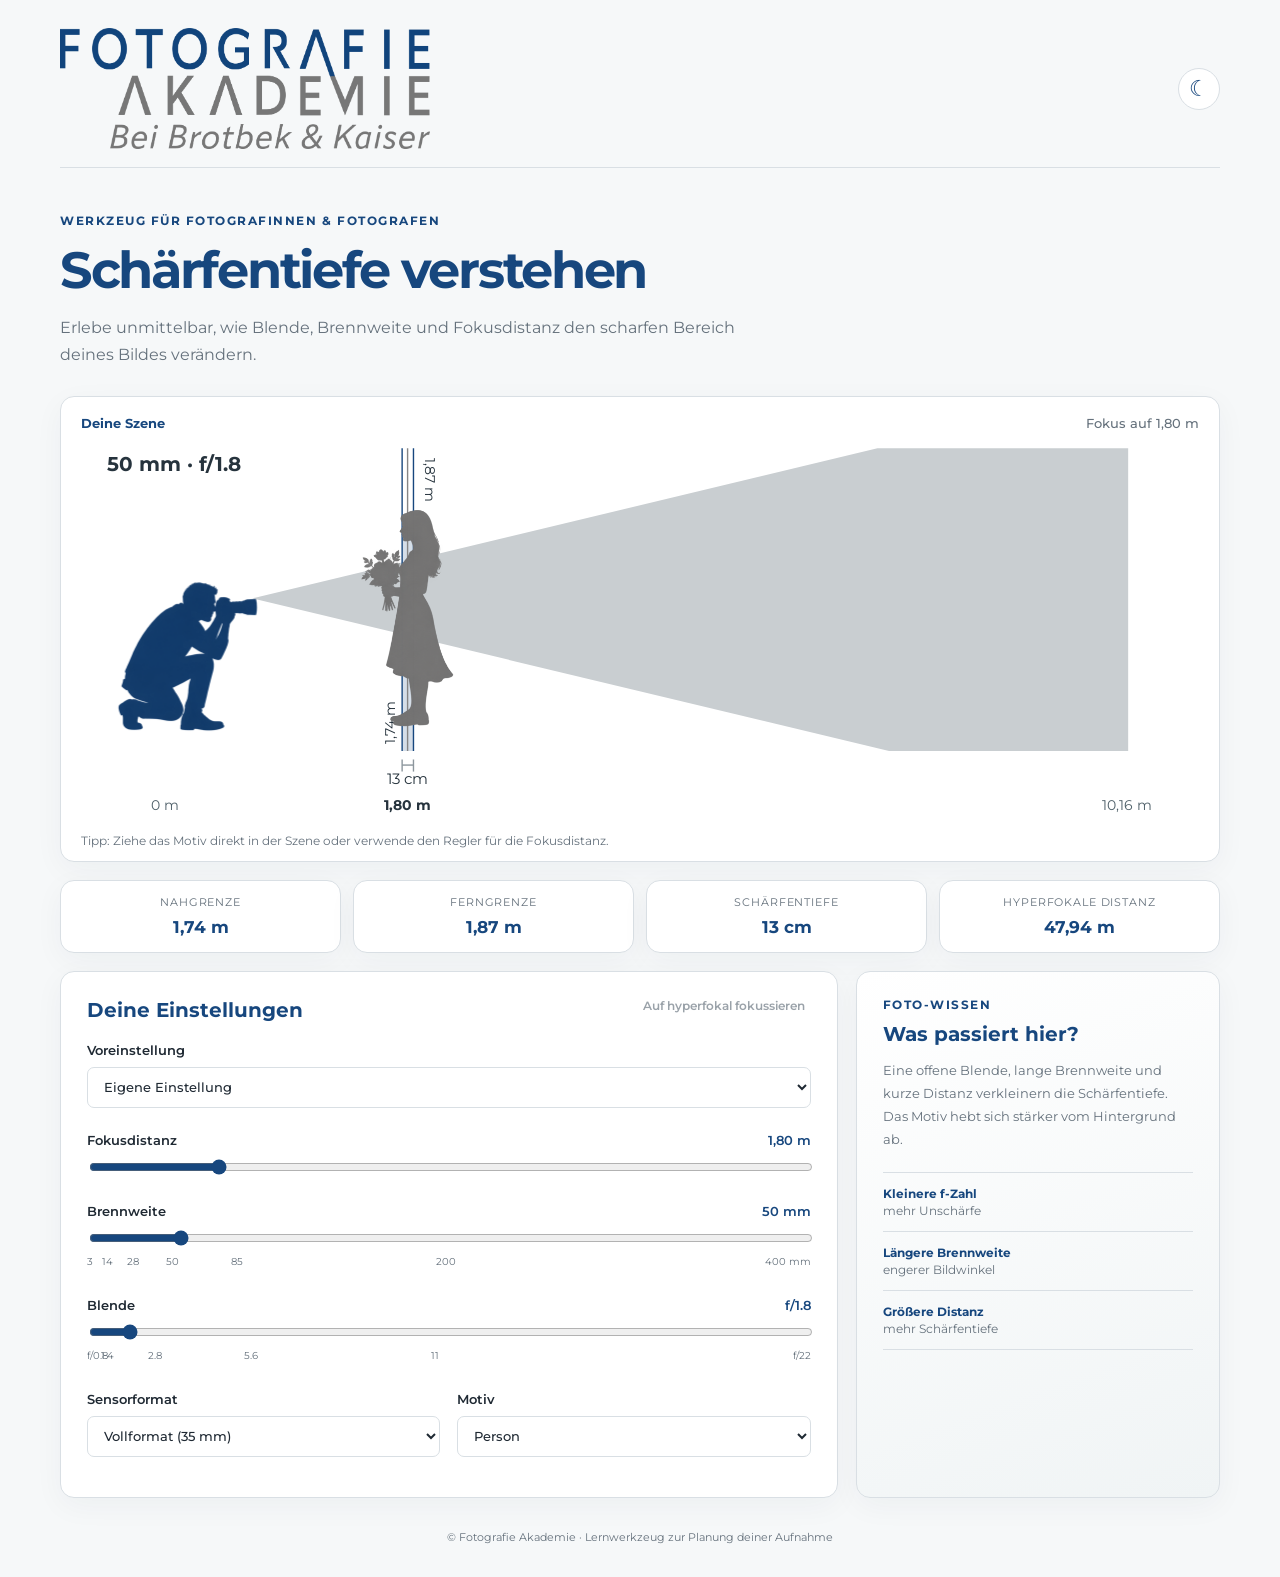
==== schaerfentiefe/index.html @ c26f423b "Korrigierte Animation sofort ausliefern" ====
<!doctype html>
<html lang="de">
  <head>
    <meta charset="UTF-8" />
    <meta name="viewport" content="width=device-width, initial-scale=1.0" />
    <meta name="description" content="Schärfentiefen-Rechner der Fotografie Akademie" />
    <title>Schärfentiefe Rechner | Fotografie Akademie</title>
    <link rel="preconnect" href="https://fonts.googleapis.com" />
    <link rel="preconnect" href="https://fonts.gstatic.com" crossorigin />
    <link href="https://fonts.googleapis.com/css2?family=Montserrat:ital,wght@0,400;0,500;0,600;0,700;1,400&amp;display=swap" rel="stylesheet" />
    <link rel="stylesheet" href="styles.css" />
  </head>
  <body>
    <main class="app-shell">
      <header class="site-header">
        <img class="brand-logo" src="fa-logo.png" alt="Fotografie Akademie – Bei Brotbek &amp; Kaiser" />
        <button id="theme-toggle" class="icon-button" type="button" aria-label="Darstellung wechseln" title="Darstellung wechseln">☾</button>
      </header>

      <section class="intro">
        <p class="eyebrow">Werkzeug für Fotografinnen &amp; Fotografen</p>
        <h1>Schärfentiefe verstehen</h1>
        <p>Erlebe unmittelbar, wie Blende, Brennweite und Fokusdistanz den scharfen Bereich deines Bildes verändern.</p>
      </section>

      <section class="scene-card" aria-label="Visualisierung der Schärfentiefe">
        <div class="scene-head"><span>Deine Szene</span><span id="scene-readout">Fokus auf 1,80 m</span></div>
        <div class="scene" role="img" aria-label="Kamera, Motiv und visualisierter Schärfebereich">
          <svg class="scene-svg" viewBox="0 0 1200 410" preserveAspectRatio="xMidYMid meet" aria-hidden="true">
            <defs><clipPath id="fov-clip"><path id="fov-clip-path"/></clipPath><filter id="focus-silhouette"><feColorMatrix type="matrix" values="0 0 0 0 .05 0 0 0 0 .08 0 0 0 0 .13 0 0 0 1 0"/></filter></defs>
            <rect class="scene-bg" width="1200" height="410"/>
            <text id="lens-readout" x="28" y="34" font-size="22" font-weight="700">50 mm · f/1.8</text><path id="fov-cone"/><g id="focus-area"><path id="focus-cone"/><line id="near-line" y1="10" y2="335"/><line id="far-line" y1="10" y2="335"/><text id="near-text" font-size="15">Nahgrenze</text><text id="far-text" font-size="15">Ferngrenze</text></g><line id="focus-line" y1="10" y2="335"/>
            <svg id="camera-group" x="20" y="90" width="220" height="250" viewBox="0 80 700 688"><image href="fa-silhouetten-web.png" width="2048" height="768" preserveAspectRatio="none"/></svg>
            <g id="subject-person" class="scene-subject"><svg x="-90" y="-145" width="180" height="290" viewBox="770 0 560 768"><image href="fa-silhouetten-web.png" width="2048" height="768" preserveAspectRatio="none"/></svg></g>
            <g id="subject-dog" class="scene-subject" hidden><image href="fa-hund-web.png" x="-105" y="-85" width="210" height="140" preserveAspectRatio="xMidYMax meet"/></g>
            <g id="focus-person" class="scene-subject" clip-path="url(#fov-clip)" filter="url(#focus-silhouette)"><svg x="-90" y="-145" width="180" height="290" viewBox="770 0 560 768"><image href="fa-silhouetten-web.png" width="2048" height="768" preserveAspectRatio="none"/></svg></g>
            <g id="focus-dog" class="scene-subject" clip-path="url(#fov-clip)" filter="url(#focus-silhouette)" hidden><image href="fa-hund-web.png" x="-105" y="-85" width="210" height="140" preserveAspectRatio="xMidYMax meet"/></g>
            <g id="subject-object" class="scene-subject" hidden><rect x="-34" y="-70" width="68" height="82" rx="8" fill="#858585"/><path d="M-16-70v-18h32v18" fill="none" stroke="#858585" stroke-width="10"/><circle cx="0" cy="-30" r="17" fill="#eef2f3"/></g><g id="focus-object" class="scene-subject" clip-path="url(#fov-clip)" filter="url(#focus-silhouette)" hidden><rect x="-34" y="-70" width="68" height="82" rx="8" fill="#858585"/><path d="M-16-70v-18h32v18" fill="none" stroke="#858585" stroke-width="10"/><circle cx="0" cy="-30" r="17" fill="#eef2f3"/></g><g id="dof-measure" stroke="#8c969d" stroke-width="1.5"><line id="dof-line" y1="350" y2="350"/><line id="dof-left-tick" y1="344" y2="357"/><line id="dof-right-tick" y1="344" y2="357"/></g><text id="dof-label" y="370" fill="#303a43" font-size="16" text-anchor="middle">Schärfentiefe</text><g font-size="15" fill="#50616a"><text x="75" y="398">0 m</text><text id="focus-label" x="365" y="398" text-anchor="middle" fill="#303a43" font-weight="700">1,80 m</text><text x="1096" y="398">10,16 m</text></g>
          </svg>
        </div>
        <p class="scene-tip">Tipp: Ziehe das Motiv direkt in der Szene oder verwende den Regler für die Fokusdistanz.</p>
      </section>

      <section class="stats" aria-label="Berechnete Werte">
        <article><span>Nahgrenze</span><strong id="near-value">–</strong></article>
        <article><span>Ferngrenze</span><strong id="far-value">–</strong></article>
        <article><span>Schärfentiefe</span><strong id="dof-value">–</strong></article>
        <article><span>Hyperfokale Distanz</span><strong id="hyper-value">–</strong></article>
      </section>

      <section class="tool-layout">
        <div class="controls-card">
          <div class="controls-title"><h2>Deine Einstellungen</h2><button id="hyper-button" class="text-button" type="button">Auf hyperfokal fokussieren</button></div>

          <label class="field select-field"><span>Voreinstellung</span>
            <select id="preset"><option value="custom">Eigene Einstellung</option><option value="portrait">Porträt · 85 mm · f/1.8</option><option value="street">Reportage · 35 mm · f/4</option><option value="landscape">Landschaft · 24 mm · f/8</option><option value="macro">Nahaufnahme · 100 mm · f/4</option></select>
          </label>
          <label class="field"><span>Fokusdistanz <output id="distance-output"></output></span><input id="distance" aria-label="Fokusdistanz" type="range" min="0.05" max="10.16" step="0.0001" value="1.8" /></label>
          <label class="field"><span>Brennweite <output id="focal-output"></output></span><input id="focal" type="range" min="3" max="400" step="1" value="50" /><div class="ticks proportional"><span style="--p:0%">3</span><span style="--p:2.8%">14</span><span style="--p:6.3%">28</span><span style="--p:11.8%">50</span><span style="--p:20.7%">85</span><span style="--p:49.6%">200</span><span style="--p:100%">400 mm</span></div></label>
          <label class="field"><span>Blende <output id="aperture-output"></output></span><input id="aperture" type="range" min="0.8" max="22" step="0.1" value="1.8" /><div class="ticks proportional"><span style="--p:0%">f/0.8</span><span style="--p:2.8%">1.4</span><span style="--p:9.4%">2.8</span><span style="--p:22.6%">5.6</span><span style="--p:48.1%">11</span><span style="--p:100%">f/22</span></div></label>
          <div class="two-cols">
            <label class="field select-field"><span>Sensorformat</span><select id="sensor"><option value="fullframe">Vollformat (35 mm)</option><option value="apsc">APS-C</option><option value="mft">Micro Four Thirds</option><option value="medium66">Mittelformat 6×6</option><option value="medium67">Mittelformat 6×7</option><option value="smartphone">Smartphone</option><option value="webcam">Webcam</option></select></label>
            <label class="field select-field"><span>Motiv</span><select id="subject-select"><option value="person">Person</option><option value="dog">Hund</option><option value="object">Objekt</option></select></label>
          </div>
          <p id="equivalent" class="hint"></p><p id="diffraction" class="warning" hidden></p>
        </div>

        <aside class="learn-card"><p class="eyebrow">Foto-Wissen</p><h2>Was passiert hier?</h2><p>Eine offene Blende, lange Brennweite und kurze Distanz verkleinern die Schärfentiefe. Das Motiv hebt sich stärker vom Hintergrund ab.</p><dl><div><dt>Kleinere f-Zahl</dt><dd>mehr Unschärfe</dd></div><div><dt>Längere Brennweite</dt><dd>engerer Bildwinkel</dd></div><div><dt>Größere Distanz</dt><dd>mehr Schärfentiefe</dd></div></dl></aside>
      </section>
      <footer>© Fotografie Akademie · Lernwerkzeug zur Planung deiner Aufnahme</footer>
    </main>
    <script src="app.js?v=20260916-1"></script>
  </body>
</html>
---- schaerfentiefe/styles.css ----
:root{--fa-blue:#17477e;--fa-gray:#858585;--ink:#1f2933;--muted:#65717c;--line:#d9dfe4;--paper:#f6f8f9;--card:#fff;--focus:rgba(23,71,126,.22);font-family:Montserrat,Arial,sans-serif;color:var(--ink);background:var(--paper)}
*{box-sizing:border-box}body{margin:0;padding:28px 18px;background:var(--paper)}.app-shell{max-width:1160px;margin:auto}.site-header{display:flex;align-items:center;justify-content:space-between;border-bottom:1px solid var(--line);padding-bottom:18px}.brand-logo{width:min(370px,75vw);height:auto;display:block}.icon-button{border:1px solid var(--line);border-radius:50%;background:var(--card);color:var(--fa-blue);width:42px;height:42px;font-size:22px;cursor:pointer}.intro{max-width:720px;padding:46px 0 27px}.eyebrow{font-size:.73rem;text-transform:uppercase;letter-spacing:.13em;color:var(--fa-blue);font-weight:700;margin:0 0 10px}.intro h1{font-size:clamp(2rem,4vw,3.45rem);letter-spacing:-.045em;margin:0 0 13px;color:var(--fa-blue)}.intro p:not(.eyebrow){line-height:1.7;color:var(--muted);margin:0}.scene-card,.controls-card,.learn-card,.stats article{background:var(--card);border:1px solid var(--line);border-radius:14px;box-shadow:0 8px 30px rgba(18,49,74,.045)}.scene-card{padding:19px 20px 13px}.scene-head{display:flex;justify-content:space-between;font-size:.8rem;font-weight:700;color:var(--fa-blue);margin-bottom:8px}.scene-head span:last-child{color:var(--muted);font-weight:500}.scene{height:270px;overflow:hidden;position:relative;border-radius:9px;background:linear-gradient(#dce8ee 0%,#eaf0ef 55%,#c8d4bd 56%,#bdcbaa 100%)}.horizon{position:absolute;left:0;right:0;top:55%;border-top:2px solid rgba(255,255,255,.7)}.mountains{position:absolute;top:26%;height:80px;width:47%;opacity:.3;background:var(--fa-blue);clip-path:polygon(0 100%,13% 59%,28% 76%,48% 0,65% 68%,81% 35%,100% 100%)}.mountains-right{right:0;transform:scaleX(-1)}.mountains-left{left:0}.focus-zone{position:absolute;top:0;bottom:0;left:17%;width:22%;background:var(--focus);border-left:2px solid rgba(23,71,126,.55);border-right:2px solid rgba(23,71,126,.55);transition:left .14s,width .14s}.camera{position:absolute;left:4%;top:43%;color:var(--fa-blue);font-size:50px;line-height:.5;text-align:center}.camera small,.subject small{display:block;font-size:10px;font-weight:700;margin-top:14px;color:var(--ink)}.subject{position:absolute;top:27%;left:31%;width:32px;height:116px;transition:left .14s}.subject .head{position:absolute;background:var(--fa-gray);border-radius:50%;width:24px;height:24px;left:4px}.subject .body{position:absolute;background:var(--fa-gray);width:28px;height:73px;top:30px;left:2px;border-radius:14px 14px 5px 5px}.subject.dog .head{width:34px;height:22px;border-radius:60% 70% 45% 45%;top:43px;left:0}.subject.dog .body{width:58px;height:30px;top:56px;left:-14px;border-radius:50% 45% 12px 12px}.subject.object .head{display:none}.subject.object .body{width:52px;height:52px;top:42px;left:-9px;border-radius:5px;background:var(--fa-blue)}.range-marker{position:absolute;top:0;bottom:0;border-left:1px dashed var(--fa-blue);opacity:.7;transition:left .14s}.range-marker span{position:absolute;width:7px;height:7px;border-radius:50%;background:var(--fa-blue);left:-4px;top:54%}.range-marker small{position:absolute;top:8px;left:5px;white-space:nowrap;font-size:9px;color:var(--fa-blue)}.far small{top:27px}.distance-line{position:absolute;left:4%;right:5%;bottom:14px;display:flex;justify-content:space-between;color:#45535d;font-size:10px}.scene-tip{font-size:.75rem;color:var(--muted);margin:12px 0 0}.stats{display:grid;grid-template-columns:repeat(4,1fr);gap:12px;margin:18px 0}.stats article{text-align:center;padding:15px 8px}.stats span{font-size:.67rem;color:var(--muted);display:block;text-transform:uppercase;letter-spacing:.08em}.stats strong{font-size:1.08rem;color:var(--fa-blue);display:block;margin-top:7px}.tool-layout{display:grid;grid-template-columns:minmax(0,1.6fr) minmax(240px,.75fr);gap:18px}.controls-card,.learn-card{padding:26px}.controls-title{display:flex;align-items:start;justify-content:space-between;gap:12px;margin-bottom:20px}.controls-card h2,.learn-card h2{font-size:1.25rem;margin:0;color:var(--fa-blue)}.text-button{border:0;background:transparent;color:var(--fa-blue);font:600 .72rem Montserrat;cursor:pointer;text-decoration:underline;text-underline-offset:3px;text-align:right}.field{display:block;margin:0 0 24px}.field>span{display:flex;justify-content:space-between;font-size:.83rem;font-weight:600;margin-bottom:9px}.field output{color:var(--fa-blue)}input[type=range]{accent-color:var(--fa-blue);width:100%;cursor:pointer}.ticks{display:flex;justify-content:space-between;color:var(--muted);font-size:.62rem;margin-top:5px}.select-field select{width:100%;padding:11px 34px 11px 12px;border:1px solid var(--line);border-radius:7px;background:var(--card);font:500 .8rem Montserrat;color:var(--ink)}.two-cols{display:grid;grid-template-columns:1fr 1fr;gap:17px}.hint,.warning{margin:-10px 0 0;font-size:.72rem;line-height:1.5}.hint{color:var(--muted)}.warning{color:#9c5f00}.learn-card{background:linear-gradient(160deg,#fff 0%,#f0f4f5 100%)}.learn-card>p:not(.eyebrow){font-size:.84rem;line-height:1.7;color:var(--muted)}dl{margin:22px 0 0;border-top:1px solid var(--line)}dl div{padding:13px 0;border-bottom:1px solid var(--line)}dt{font-weight:700;font-size:.78rem;color:var(--fa-blue)}dd{margin:3px 0 0;font-size:.74rem;color:var(--muted)}footer{text-align:center;color:var(--muted);font-size:.68rem;padding:32px 0 5px}
body.dark{--ink:#ecf1f5;--muted:#a9b5bd;--line:#354554;--paper:#111b24;--card:#182632;--focus:rgba(91,151,207,.2)}body.dark .learn-card{background:linear-gradient(160deg,#1b2b37,#17232d)}body.dark .subject small,body.dark .camera small{color:var(--ink)}body.dark .select-field select{background:#182632;color:var(--ink)}
@media(max-width:720px){body{padding:18px 12px}.intro{padding:32px 5px 21px}.stats{grid-template-columns:repeat(2,1fr)}.tool-layout{grid-template-columns:1fr}.scene{height:220px}.scene-card{padding:14px}.controls-card,.learn-card{padding:20px}.two-cols{grid-template-columns:1fr}.brand-logo{width:270px}.scene-head{font-size:.7rem}.camera{font-size:39px}.subject{top:24%}}

/* Interaktive FA-Szenenillustration */
.scene{height:auto;background:#fff}.scene-svg{display:block;width:100%;height:auto;min-height:220px;cursor:ew-resize;touch-action:none}.scene-subject{transition:transform .16s linear}.scene-subject[hidden]{display:none}.scene-svg #focus-cone,.scene-svg #near-line,.scene-svg #far-line,.scene-svg #near-text,.scene-svg #far-text{transition:all .16s linear}@media(prefers-reduced-motion:reduce){.scene-svg *{transition:none!important}}@media(max-width:720px){.scene{height:auto}}
.text-button:disabled{color:var(--muted);cursor:not-allowed;text-decoration:none;opacity:.65}
.scene-bg{fill:#fff}.scene-svg #lens-readout,.scene-svg #near-text,.scene-svg #far-text,.scene-svg #dof-label,.scene-svg #focus-label{fill:#26333d}.scene-svg #fov-cone{fill:#c9ced1}.scene-svg #focus-cone{fill:var(--fa-blue);fill-opacity:.18}.scene-svg #near-line,.scene-svg #far-line{stroke:var(--fa-blue);stroke-width:1.5}.scene-svg #focus-line{stroke:var(--fa-gray);stroke-width:1.5}.ticks.proportional{position:relative;height:18px;display:block}.ticks.proportional span{position:absolute;left:var(--p);transform:translateX(-50%);white-space:nowrap}.ticks.proportional span:first-child{transform:none}.ticks.proportional span:last-child{transform:translateX(-100%)}body.dark .scene-bg{fill:#1a2731}body.dark .scene-svg #lens-readout,body.dark .scene-svg #near-text,body.dark .scene-svg #far-text,body.dark .scene-svg #dof-label,body.dark .scene-svg #focus-label{fill:#edf2f5}body.dark .scene-svg #fov-cone{fill:#52606a}body.dark .scene{background:#1a2731}
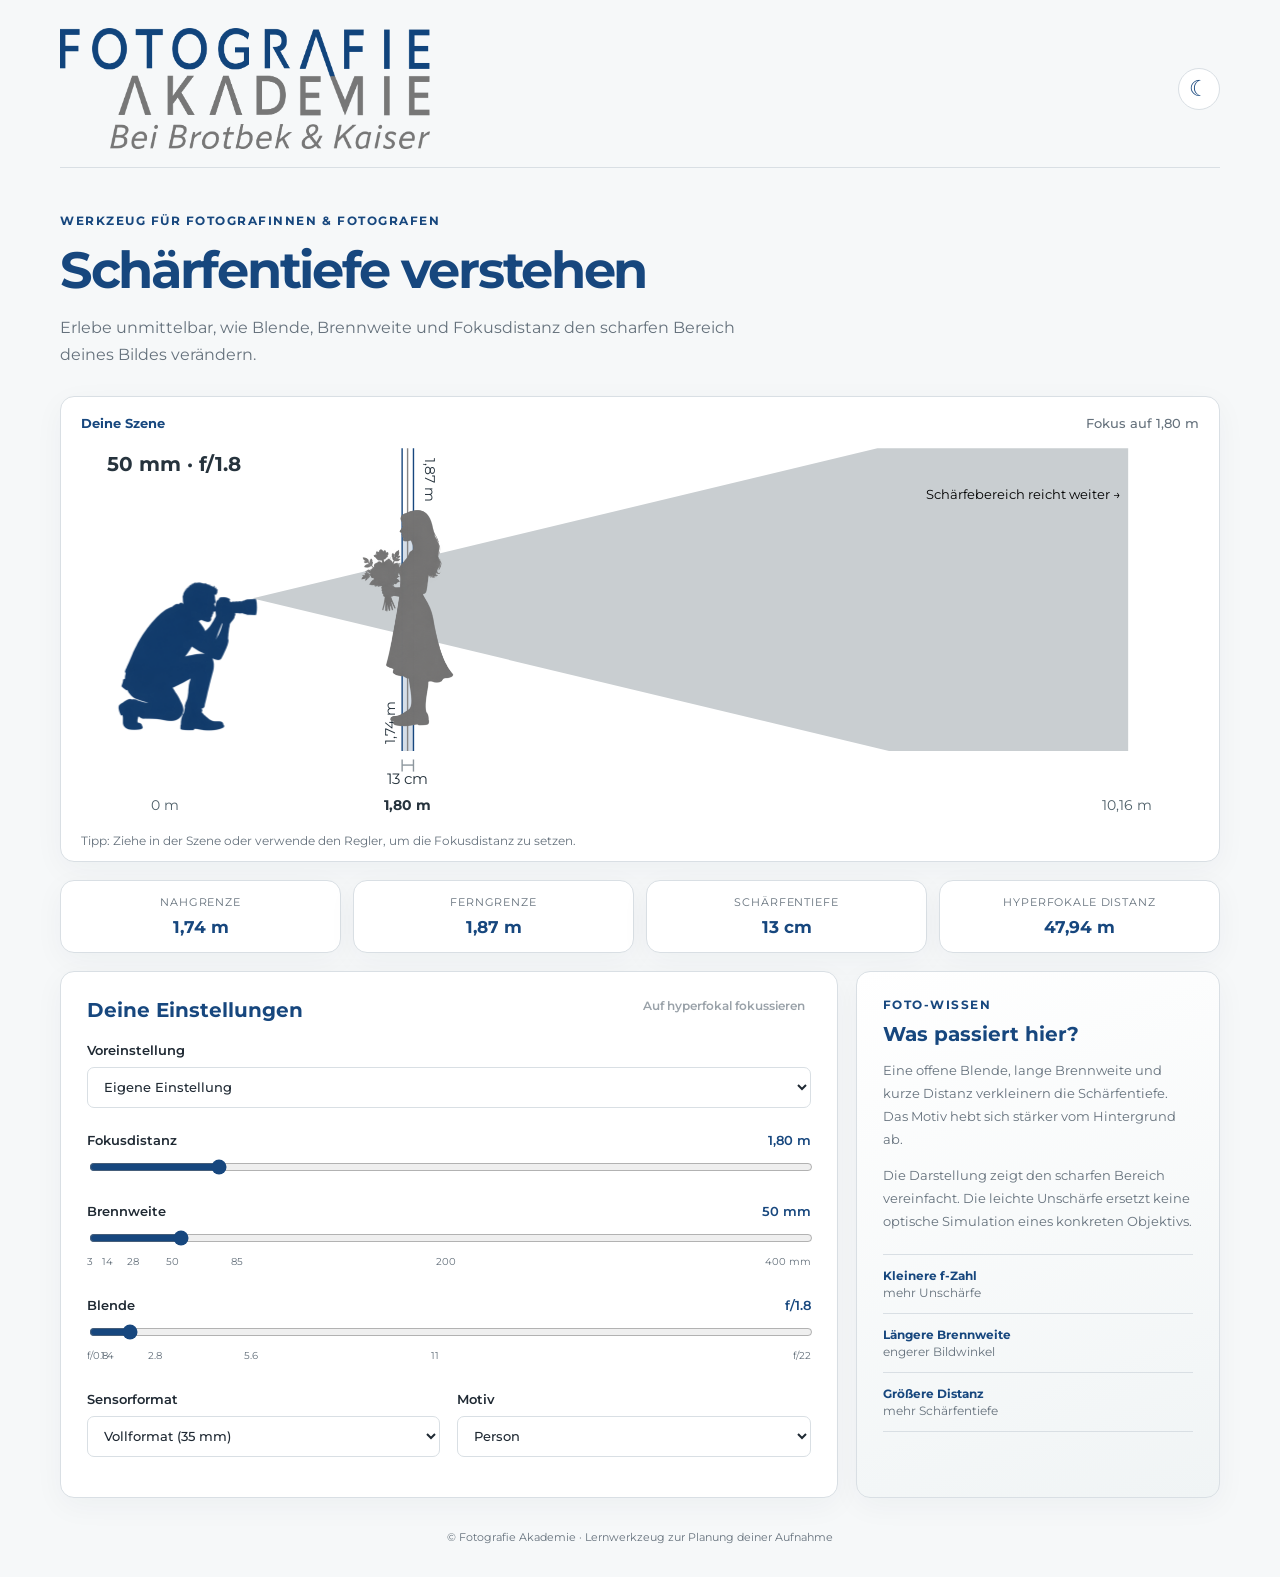
==== commit b72aa21b: "Schärfentiefe-Visualisierung und Sensorprofile korrigieren" ====
--- a/schaerfentiefe/index.html
+++ b/schaerfentiefe/index.html
@@ -14,7 +14,7 @@
     <main class="app-shell">
       <header class="site-header">
         <img class="brand-logo" src="fa-logo.png" alt="Fotografie Akademie – Bei Brotbek &amp; Kaiser" />
-        <button id="theme-toggle" class="icon-button" type="button" aria-label="Darstellung wechseln" title="Darstellung wechseln">☾</button>
+        <button id="theme-toggle" class="icon-button" type="button" aria-label="Dunkle Darstellung aktivieren" aria-pressed="false" title="Dunkle Darstellung aktivieren">☾</button>
       </header>
 
       <section class="intro">
@@ -27,18 +27,18 @@
         <div class="scene-head"><span>Deine Szene</span><span id="scene-readout">Fokus auf 1,80 m</span></div>
         <div class="scene" role="img" aria-label="Kamera, Motiv und visualisierter Schärfebereich">
           <svg class="scene-svg" viewBox="0 0 1200 410" preserveAspectRatio="xMidYMid meet" aria-hidden="true">
-            <defs><clipPath id="fov-clip"><path id="fov-clip-path"/></clipPath><filter id="focus-silhouette"><feColorMatrix type="matrix" values="0 0 0 0 .05 0 0 0 0 .08 0 0 0 0 .13 0 0 0 1 0"/></filter></defs>
+            <defs><clipPath id="fov-clip"><path id="fov-clip-path"/></clipPath><clipPath id="focus-clip"><path id="focus-clip-path"/></clipPath><filter id="focus-silhouette"><feColorMatrix type="matrix" values="0 0 0 0 .05 0 0 0 0 .08 0 0 0 0 .13 0 0 0 1 0"/></filter></defs>
             <rect class="scene-bg" width="1200" height="410"/>
-            <text id="lens-readout" x="28" y="34" font-size="22" font-weight="700">50 mm · f/1.8</text><path id="fov-cone"/><g id="focus-area"><path id="focus-cone"/><line id="near-line" y1="10" y2="335"/><line id="far-line" y1="10" y2="335"/><text id="near-text" font-size="15">Nahgrenze</text><text id="far-text" font-size="15">Ferngrenze</text></g><line id="focus-line" y1="10" y2="335"/>
+            <text id="lens-readout" x="28" y="34" font-size="22" font-weight="700">50 mm · f/1.8</text><path id="fov-cone"/><g id="focus-area"><path id="focus-cone"/><line id="near-line" y1="10" y2="335"/><line id="far-line" y1="10" y2="335"/><text id="near-text" font-size="15">Nahgrenze</text><text id="far-text" font-size="15">Ferngrenze</text><text id="far-outside-text" x="1116" y="64" font-size="14" text-anchor="end" hidden>Schärfebereich reicht weiter →</text></g><line id="focus-line" y1="10" y2="335"/>
             <svg id="camera-group" x="20" y="90" width="220" height="250" viewBox="0 80 700 688"><image href="fa-silhouetten-web.png" width="2048" height="768" preserveAspectRatio="none"/></svg>
             <g id="subject-person" class="scene-subject"><svg x="-90" y="-145" width="180" height="290" viewBox="770 0 560 768"><image href="fa-silhouetten-web.png" width="2048" height="768" preserveAspectRatio="none"/></svg></g>
             <g id="subject-dog" class="scene-subject" hidden><image href="fa-hund-web.png" x="-105" y="-85" width="210" height="140" preserveAspectRatio="xMidYMax meet"/></g>
-            <g id="focus-person" class="scene-subject" clip-path="url(#fov-clip)" filter="url(#focus-silhouette)"><svg x="-90" y="-145" width="180" height="290" viewBox="770 0 560 768"><image href="fa-silhouetten-web.png" width="2048" height="768" preserveAspectRatio="none"/></svg></g>
-            <g id="focus-dog" class="scene-subject" clip-path="url(#fov-clip)" filter="url(#focus-silhouette)" hidden><image href="fa-hund-web.png" x="-105" y="-85" width="210" height="140" preserveAspectRatio="xMidYMax meet"/></g>
-            <g id="subject-object" class="scene-subject" hidden><rect x="-34" y="-70" width="68" height="82" rx="8" fill="#858585"/><path d="M-16-70v-18h32v18" fill="none" stroke="#858585" stroke-width="10"/><circle cx="0" cy="-30" r="17" fill="#eef2f3"/></g><g id="focus-object" class="scene-subject" clip-path="url(#fov-clip)" filter="url(#focus-silhouette)" hidden><rect x="-34" y="-70" width="68" height="82" rx="8" fill="#858585"/><path d="M-16-70v-18h32v18" fill="none" stroke="#858585" stroke-width="10"/><circle cx="0" cy="-30" r="17" fill="#eef2f3"/></g><g id="dof-measure" stroke="#8c969d" stroke-width="1.5"><line id="dof-line" y1="350" y2="350"/><line id="dof-left-tick" y1="344" y2="357"/><line id="dof-right-tick" y1="344" y2="357"/></g><text id="dof-label" y="370" fill="#303a43" font-size="16" text-anchor="middle">Schärfentiefe</text><g font-size="15" fill="#50616a"><text x="75" y="398">0 m</text><text id="focus-label" x="365" y="398" text-anchor="middle" fill="#303a43" font-weight="700">1,80 m</text><text x="1096" y="398">10,16 m</text></g>
+            <g id="focus-person" class="scene-subject" clip-path="url(#focus-clip)" filter="url(#focus-silhouette)"><svg x="-90" y="-145" width="180" height="290" viewBox="770 0 560 768"><image href="fa-silhouetten-web.png" width="2048" height="768" preserveAspectRatio="none"/></svg></g>
+            <g id="focus-dog" class="scene-subject" clip-path="url(#focus-clip)" filter="url(#focus-silhouette)" hidden><image href="fa-hund-web.png" x="-105" y="-85" width="210" height="140" preserveAspectRatio="xMidYMax meet"/></g>
+            <g id="subject-object" class="scene-subject" hidden><rect x="-34" y="-70" width="68" height="82" rx="8" fill="#858585"/><path d="M-16-70v-18h32v18" fill="none" stroke="#858585" stroke-width="10"/><circle cx="0" cy="-30" r="17" fill="#eef2f3"/></g><g id="focus-object" class="scene-subject" clip-path="url(#focus-clip)" filter="url(#focus-silhouette)" hidden><rect x="-34" y="-70" width="68" height="82" rx="8" fill="#858585"/><path d="M-16-70v-18h32v18" fill="none" stroke="#858585" stroke-width="10"/><circle cx="0" cy="-30" r="17" fill="#eef2f3"/></g><g id="dof-measure" stroke="#8c969d" stroke-width="1.5"><line id="dof-line" y1="350" y2="350"/><line id="dof-left-tick" y1="344" y2="357"/><line id="dof-right-tick" y1="344" y2="357"/></g><text id="dof-label" y="370" fill="#303a43" font-size="16" text-anchor="middle">Schärfentiefe</text><g font-size="15" fill="#50616a"><text x="75" y="398">0 m</text><text id="focus-label" x="365" y="398" text-anchor="middle" fill="#303a43" font-weight="700">1,80 m</text><text x="1096" y="398">10,16 m</text></g>
           </svg>
         </div>
-        <p class="scene-tip">Tipp: Ziehe das Motiv direkt in der Szene oder verwende den Regler für die Fokusdistanz.</p>
+        <p class="scene-tip">Tipp: Ziehe in der Szene oder verwende den Regler, um die Fokusdistanz zu setzen.</p>
       </section>
 
       <section class="stats" aria-label="Berechnete Werte">
@@ -56,16 +56,16 @@
             <select id="preset"><option value="custom">Eigene Einstellung</option><option value="portrait">Porträt · 85 mm · f/1.8</option><option value="street">Reportage · 35 mm · f/4</option><option value="landscape">Landschaft · 24 mm · f/8</option><option value="macro">Nahaufnahme · 100 mm · f/4</option></select>
           </label>
           <label class="field"><span>Fokusdistanz <output id="distance-output"></output></span><input id="distance" aria-label="Fokusdistanz" type="range" min="0.05" max="10.16" step="0.0001" value="1.8" /></label>
-          <label class="field"><span>Brennweite <output id="focal-output"></output></span><input id="focal" type="range" min="3" max="400" step="1" value="50" /><div class="ticks proportional"><span style="--p:0%">3</span><span style="--p:2.8%">14</span><span style="--p:6.3%">28</span><span style="--p:11.8%">50</span><span style="--p:20.7%">85</span><span style="--p:49.6%">200</span><span style="--p:100%">400 mm</span></div></label>
-          <label class="field"><span>Blende <output id="aperture-output"></output></span><input id="aperture" type="range" min="0.8" max="22" step="0.1" value="1.8" /><div class="ticks proportional"><span style="--p:0%">f/0.8</span><span style="--p:2.8%">1.4</span><span style="--p:9.4%">2.8</span><span style="--p:22.6%">5.6</span><span style="--p:48.1%">11</span><span style="--p:100%">f/22</span></div></label>
+          <label class="field"><span>Brennweite <output id="focal-output"></output></span><input id="focal" type="range" min="3" max="400" step="1" value="50" /><div class="ticks proportional focal-ticks"><span style="--p:0%">3</span><span style="--p:2.8%">14</span><span style="--p:6.3%">28</span><span style="--p:11.8%">50</span><span style="--p:20.7%">85</span><span style="--p:49.6%">200</span><span style="--p:100%">400 mm</span></div></label>
+          <label class="field"><span>Blende <output id="aperture-output"></output></span><input id="aperture" type="range" min="0.8" max="22" step="0.1" value="1.8" /><div class="ticks proportional aperture-ticks"><span style="--p:0%">f/0.8</span><span style="--p:2.8%">1.4</span><span style="--p:9.4%">2.8</span><span style="--p:22.6%">5.6</span><span style="--p:48.1%">11</span><span style="--p:100%">f/22</span></div></label>
           <div class="two-cols">
-            <label class="field select-field"><span>Sensorformat</span><select id="sensor"><option value="fullframe">Vollformat (35 mm)</option><option value="apsc">APS-C</option><option value="mft">Micro Four Thirds</option><option value="medium66">Mittelformat 6×6</option><option value="medium67">Mittelformat 6×7</option><option value="smartphone">Smartphone</option><option value="webcam">Webcam</option></select></label>
+            <label class="field select-field"><span>Sensorformat</span><select id="sensor"><option value="fullframe">Vollformat (35 mm)</option><option value="apsc">APS-C</option><option value="mft">Micro Four Thirds</option><option value="medium66">Mittelformat 6×6</option><option value="medium67">Mittelformat 6×7</option><option value="smartphone">Smartphone · 1/2,55″ Referenz</option><option value="webcam">Webcam · 1/4″ Referenz</option></select></label>
             <label class="field select-field"><span>Motiv</span><select id="subject-select"><option value="person">Person</option><option value="dog">Hund</option><option value="object">Objekt</option></select></label>
           </div>
-          <p id="equivalent" class="hint"></p><p id="diffraction" class="warning" hidden></p>
+          <p id="equivalent" class="hint"></p><p id="diffraction" class="warning" hidden></p><p id="macro-note" class="hint" hidden></p>
         </div>
 
-        <aside class="learn-card"><p class="eyebrow">Foto-Wissen</p><h2>Was passiert hier?</h2><p>Eine offene Blende, lange Brennweite und kurze Distanz verkleinern die Schärfentiefe. Das Motiv hebt sich stärker vom Hintergrund ab.</p><dl><div><dt>Kleinere f-Zahl</dt><dd>mehr Unschärfe</dd></div><div><dt>Längere Brennweite</dt><dd>engerer Bildwinkel</dd></div><div><dt>Größere Distanz</dt><dd>mehr Schärfentiefe</dd></div></dl></aside>
+        <aside class="learn-card"><p class="eyebrow">Foto-Wissen</p><h2>Was passiert hier?</h2><p>Eine offene Blende, lange Brennweite und kurze Distanz verkleinern die Schärfentiefe. Das Motiv hebt sich stärker vom Hintergrund ab.</p><p class="visual-note">Die Darstellung zeigt den scharfen Bereich vereinfacht. Die leichte Unschärfe ersetzt keine optische Simulation eines konkreten Objektivs.</p><dl><div><dt>Kleinere f-Zahl</dt><dd>mehr Unschärfe</dd></div><div><dt>Längere Brennweite</dt><dd>engerer Bildwinkel</dd></div><div><dt>Größere Distanz</dt><dd>mehr Schärfentiefe</dd></div></dl></aside>
       </section>
       <footer>© Fotografie Akademie · Lernwerkzeug zur Planung deiner Aufnahme</footer>
     </main>
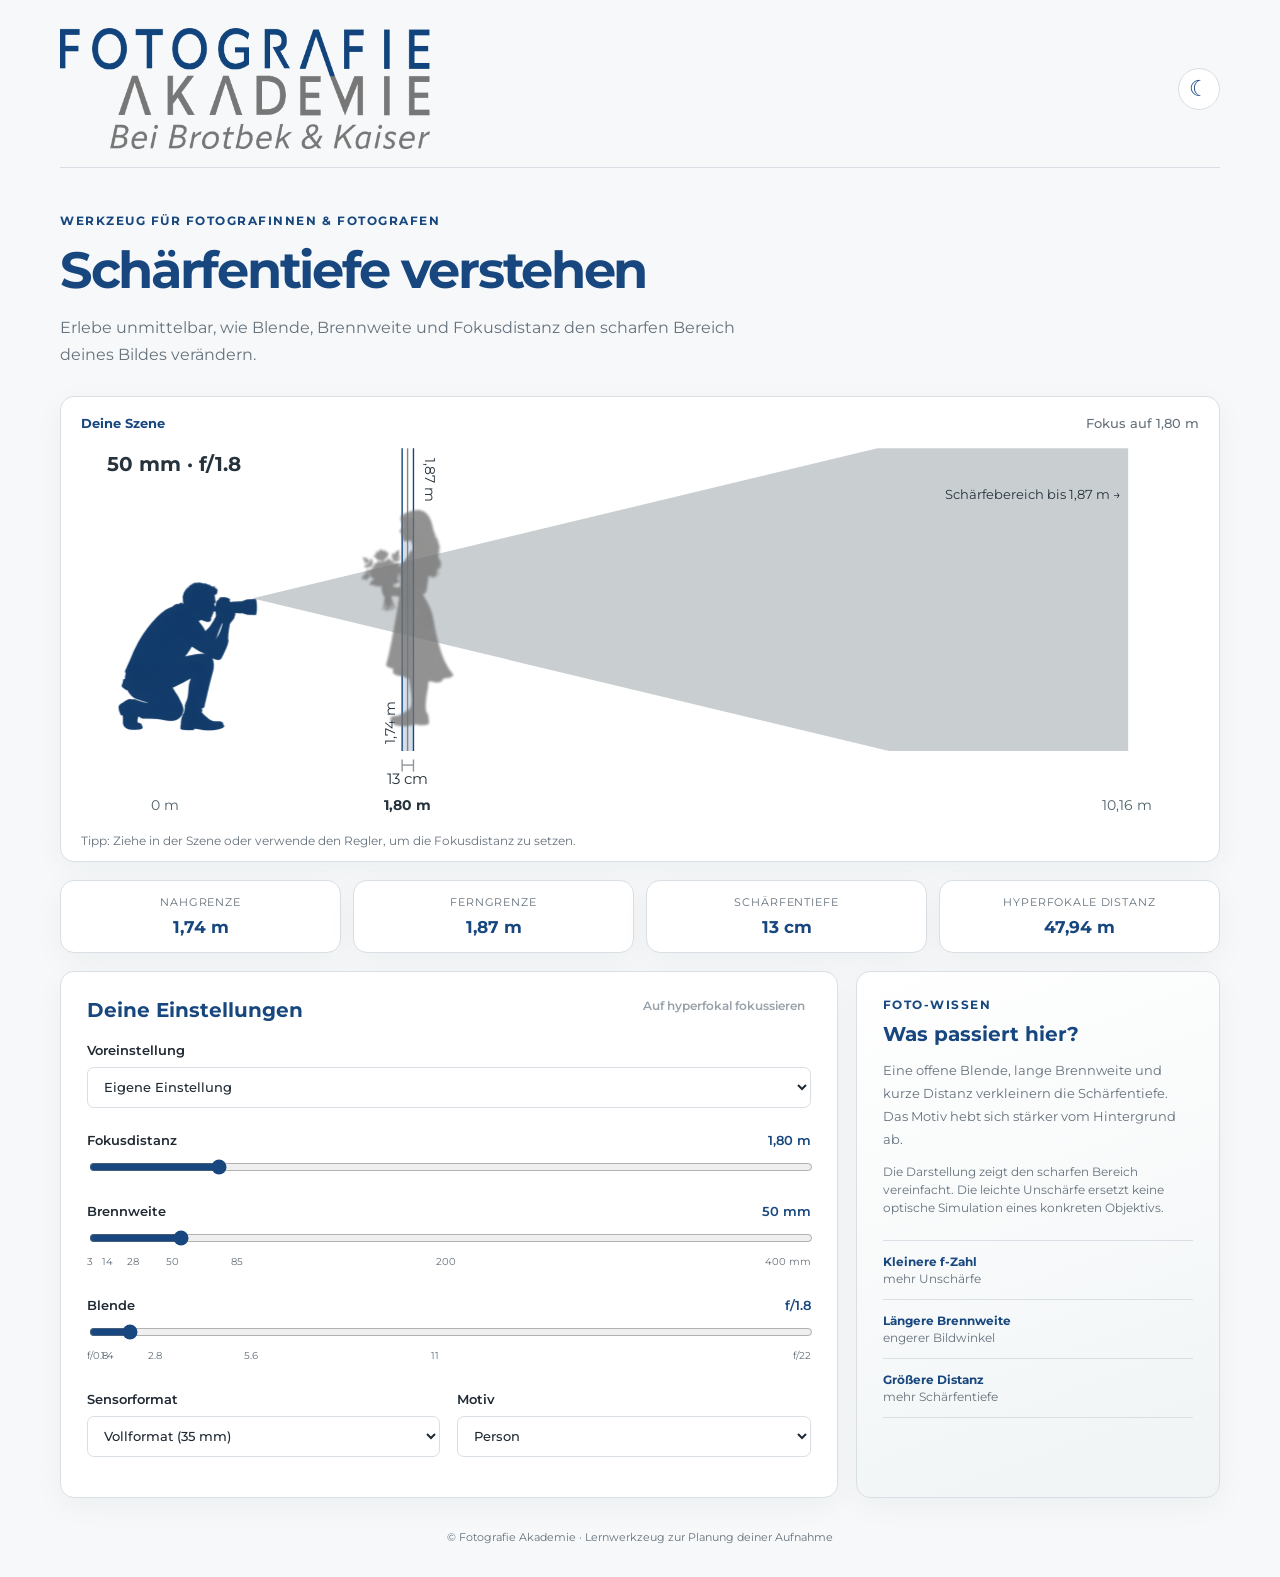
==== commit 1ae5e419: "Aktualisierte Rechner-Version ohne Browser-Cache ausliefern" ====
--- a/schaerfentiefe/index.html
+++ b/schaerfentiefe/index.html
@@ -69,6 +69,6 @@
       </section>
       <footer>© Fotografie Akademie · Lernwerkzeug zur Planung deiner Aufnahme</footer>
     </main>
-    <script src="app.js?v=20260916-1"></script>
+    <script src="app.js?v=20260919-1"></script>
   </body>
 </html>
--- a/schaerfentiefe/styles.css
+++ b/schaerfentiefe/styles.css
@@ -4,6 +4,8 @@
 @media(max-width:720px){body{padding:18px 12px}.intro{padding:32px 5px 21px}.stats{grid-template-columns:repeat(2,1fr)}.tool-layout{grid-template-columns:1fr}.scene{height:220px}.scene-card{padding:14px}.controls-card,.learn-card{padding:20px}.two-cols{grid-template-columns:1fr}.brand-logo{width:270px}.scene-head{font-size:.7rem}.camera{font-size:39px}.subject{top:24%}}
 
 /* Interaktive FA-Szenenillustration */
-.scene{height:auto;background:#fff}.scene-svg{display:block;width:100%;height:auto;min-height:220px;cursor:ew-resize;touch-action:none}.scene-subject{transition:transform .16s linear}.scene-subject[hidden]{display:none}.scene-svg #focus-cone,.scene-svg #near-line,.scene-svg #far-line,.scene-svg #near-text,.scene-svg #far-text{transition:all .16s linear}@media(prefers-reduced-motion:reduce){.scene-svg *{transition:none!important}}@media(max-width:720px){.scene{height:auto}}
+.scene{height:auto;background:#fff}.scene-svg{display:block;width:100%;height:auto;min-height:0;cursor:ew-resize;touch-action:none}.scene-subject{transition:transform .16s linear}.scene-subject[hidden]{display:none}.scene-svg #focus-cone,.scene-svg #near-line,.scene-svg #far-line,.scene-svg #near-text,.scene-svg #far-text{transition:all .16s linear}@media(prefers-reduced-motion:reduce){.scene-svg *{transition:none!important}}@media(max-width:720px){.scene{height:auto}}
 .text-button:disabled{color:var(--muted);cursor:not-allowed;text-decoration:none;opacity:.65}
-.scene-bg{fill:#fff}.scene-svg #lens-readout,.scene-svg #near-text,.scene-svg #far-text,.scene-svg #dof-label,.scene-svg #focus-label{fill:#26333d}.scene-svg #fov-cone{fill:#c9ced1}.scene-svg #focus-cone{fill:var(--fa-blue);fill-opacity:.18}.scene-svg #near-line,.scene-svg #far-line{stroke:var(--fa-blue);stroke-width:1.5}.scene-svg #focus-line{stroke:var(--fa-gray);stroke-width:1.5}.ticks.proportional{position:relative;height:18px;display:block}.ticks.proportional span{position:absolute;left:var(--p);transform:translateX(-50%);white-space:nowrap}.ticks.proportional span:first-child{transform:none}.ticks.proportional span:last-child{transform:translateX(-100%)}body.dark .scene-bg{fill:#1a2731}body.dark .scene-svg #lens-readout,body.dark .scene-svg #near-text,body.dark .scene-svg #far-text,body.dark .scene-svg #dof-label,body.dark .scene-svg #focus-label{fill:#edf2f5}body.dark .scene-svg #fov-cone{fill:#52606a}body.dark .scene{background:#1a2731}
+.scene-bg{fill:#fff}.scene-svg #lens-readout,.scene-svg #near-text,.scene-svg #far-text,.scene-svg #far-outside-text,.scene-svg #dof-label,.scene-svg #focus-label{fill:#26333d}.scene-svg #fov-cone{fill:#c9ced1}.scene-svg #focus-cone{fill:var(--fa-blue);fill-opacity:.18}.scene-svg #near-line,.scene-svg #far-line{stroke:var(--fa-blue);stroke-width:1.5}.scene-svg #focus-line{stroke:var(--fa-gray);stroke-width:1.5}.ticks.proportional{position:relative;height:18px;display:block}.ticks.proportional span{position:absolute;left:var(--p);transform:translateX(-50%);white-space:nowrap}.ticks.proportional span:first-child{transform:none}.ticks.proportional span:last-child{transform:translateX(-100%)}body.dark .scene-bg{fill:#1a2731}body.dark .scene-svg #lens-readout,body.dark .scene-svg #near-text,body.dark .scene-svg #far-text,body.dark .scene-svg #far-outside-text,body.dark .scene-svg #dof-label,body.dark .scene-svg #focus-label{fill:#edf2f5}body.dark .scene-svg #fov-cone{fill:#52606a}body.dark .scene{background:#1a2731}
+.scene-svg #subject-person,.scene-svg #subject-dog,.scene-svg #subject-object{filter:blur(1.1px);opacity:.78}.visual-note{font-size:.72rem!important;line-height:1.55!important;color:var(--muted);margin-top:14px!important}
+@media(max-width:460px){.ticks.proportional{font-size:.58rem}.focal-ticks span:nth-child(2),.focal-ticks span:nth-child(3),.aperture-ticks span:nth-child(2),.aperture-ticks span:nth-child(3){display:none}}
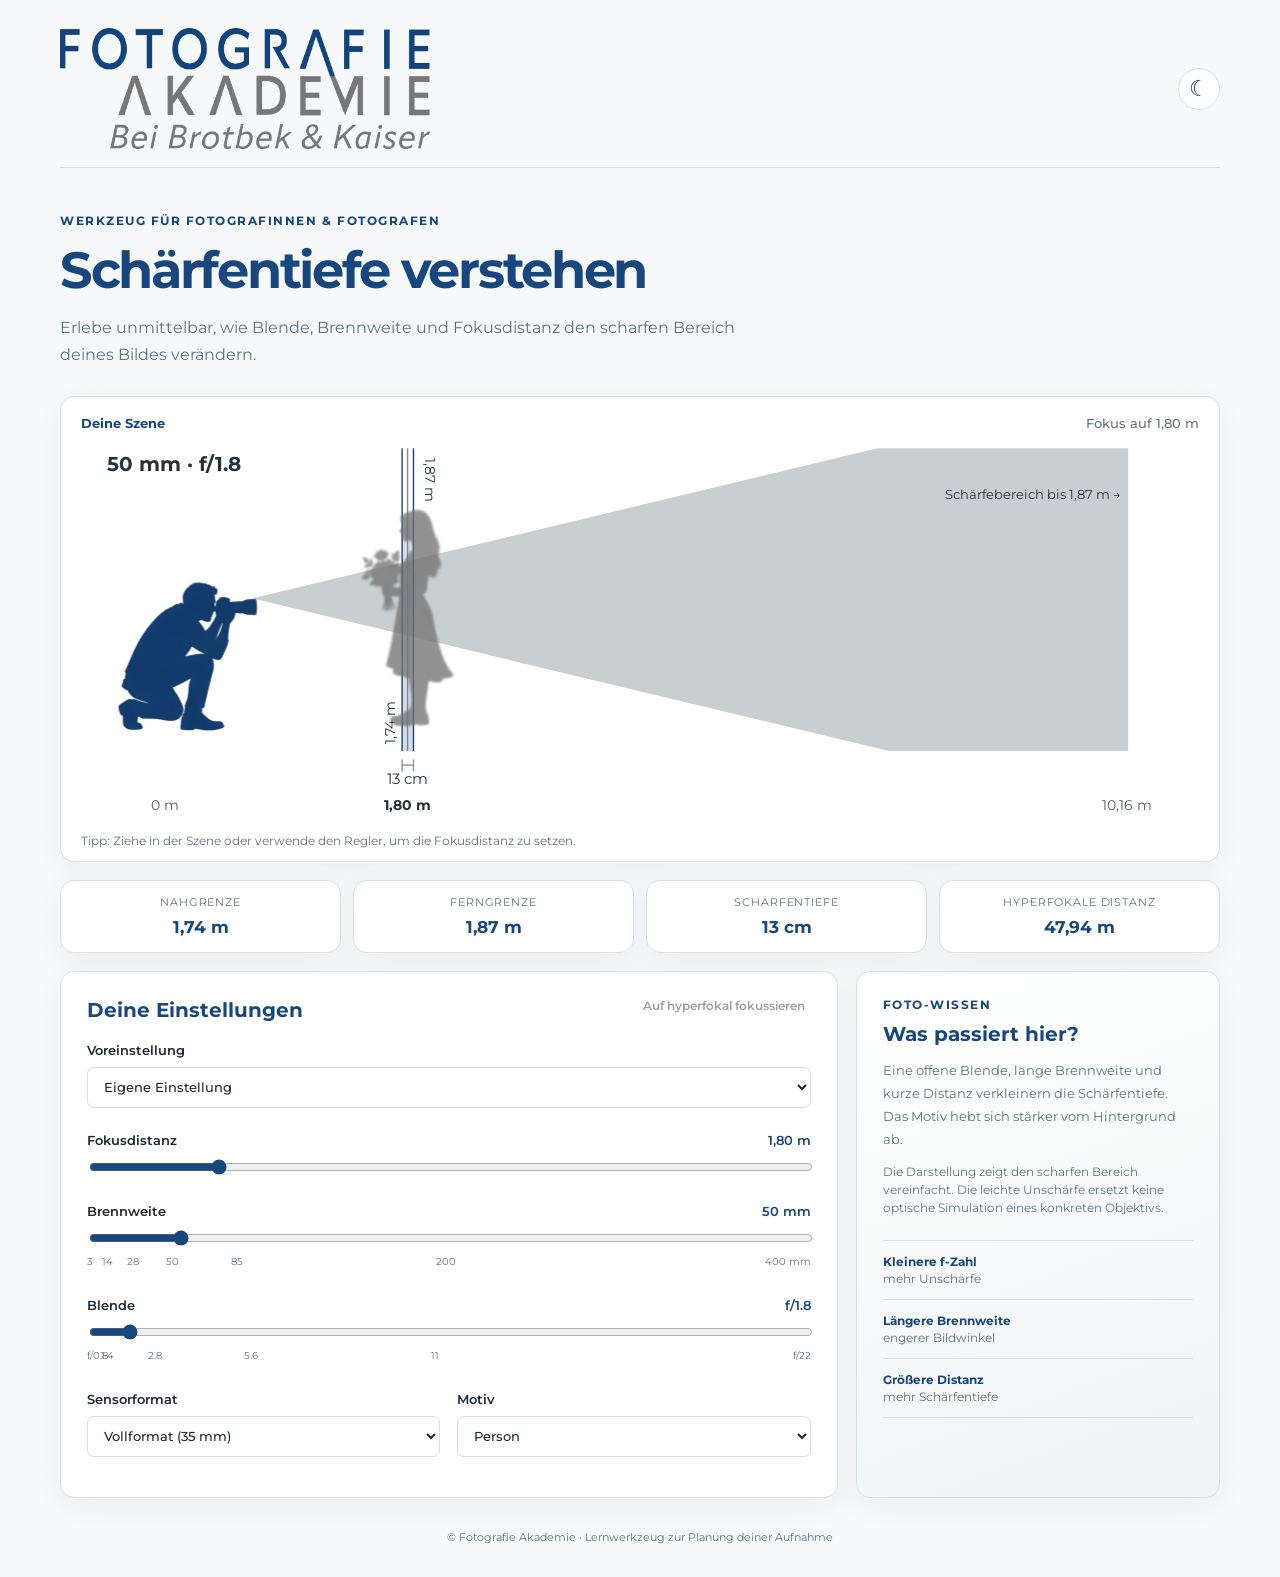
==== commit acb6765a: "SVG-Hinweis und Kontrast im Dunkelmodus korrigieren" ====
--- a/schaerfentiefe/index.html
+++ b/schaerfentiefe/index.html
@@ -8,7 +8,7 @@
     <link rel="preconnect" href="https://fonts.googleapis.com" />
     <link rel="preconnect" href="https://fonts.gstatic.com" crossorigin />
     <link href="https://fonts.googleapis.com/css2?family=Montserrat:ital,wght@0,400;0,500;0,600;0,700;1,400&amp;display=swap" rel="stylesheet" />
-    <link rel="stylesheet" href="styles.css" />
+    <link rel="stylesheet" href="styles.css?v=20260919-4" />
   </head>
   <body>
     <main class="app-shell">
@@ -41,7 +41,7 @@
         <p class="scene-tip">Tipp: Ziehe in der Szene oder verwende den Regler, um die Fokusdistanz zu setzen.</p>
       </section>
 
-      <section class="stats" aria-label="Berechnete Werte">
+      <section class="stats" aria-label="Berechnete Werte" aria-live="polite" aria-atomic="true">
         <article><span>Nahgrenze</span><strong id="near-value">–</strong></article>
         <article><span>Ferngrenze</span><strong id="far-value">–</strong></article>
         <article><span>Schärfentiefe</span><strong id="dof-value">–</strong></article>
@@ -59,7 +59,7 @@
           <label class="field"><span>Brennweite <output id="focal-output"></output></span><input id="focal" type="range" min="3" max="400" step="1" value="50" /><div class="ticks proportional focal-ticks"><span style="--p:0%">3</span><span style="--p:2.8%">14</span><span style="--p:6.3%">28</span><span style="--p:11.8%">50</span><span style="--p:20.7%">85</span><span style="--p:49.6%">200</span><span style="--p:100%">400 mm</span></div></label>
           <label class="field"><span>Blende <output id="aperture-output"></output></span><input id="aperture" type="range" min="0.8" max="22" step="0.1" value="1.8" /><div class="ticks proportional aperture-ticks"><span style="--p:0%">f/0.8</span><span style="--p:2.8%">1.4</span><span style="--p:9.4%">2.8</span><span style="--p:22.6%">5.6</span><span style="--p:48.1%">11</span><span style="--p:100%">f/22</span></div></label>
           <div class="two-cols">
-            <label class="field select-field"><span>Sensorformat</span><select id="sensor"><option value="fullframe">Vollformat (35 mm)</option><option value="apsc">APS-C</option><option value="mft">Micro Four Thirds</option><option value="medium66">Mittelformat 6×6</option><option value="medium67">Mittelformat 6×7</option><option value="smartphone">Smartphone · 1/2,55″ Referenz</option><option value="webcam">Webcam · 1/4″ Referenz</option></select></label>
+            <label class="field select-field"><span>Sensorformat</span><select id="sensor"><option value="fullframe">Vollformat (35 mm)</option><option value="apsc">APS-C</option><option value="mft">Micro Four Thirds</option><option value="medium66">Mittelformat 6×6</option><option value="medium67">Mittelformat 6×7 (Querformat)</option><option value="smartphone">Smartphone · 1/2,55″ Referenz</option><option value="webcam">Webcam · 1/4″ Referenz</option></select></label>
             <label class="field select-field"><span>Motiv</span><select id="subject-select"><option value="person">Person</option><option value="dog">Hund</option><option value="object">Objekt</option></select></label>
           </div>
           <p id="equivalent" class="hint"></p><p id="diffraction" class="warning" hidden></p><p id="macro-note" class="hint" hidden></p>
@@ -69,6 +69,6 @@
       </section>
       <footer>© Fotografie Akademie · Lernwerkzeug zur Planung deiner Aufnahme</footer>
     </main>
-    <script src="app.js?v=20260919-1"></script>
+    <script src="app.js?v=20260919-2"></script>
   </body>
 </html>
--- a/schaerfentiefe/styles.css
+++ b/schaerfentiefe/styles.css
@@ -1,7 +1,7 @@
 :root{--fa-blue:#17477e;--fa-gray:#858585;--ink:#1f2933;--muted:#65717c;--line:#d9dfe4;--paper:#f6f8f9;--card:#fff;--focus:rgba(23,71,126,.22);font-family:Montserrat,Arial,sans-serif;color:var(--ink);background:var(--paper)}
 *{box-sizing:border-box}body{margin:0;padding:28px 18px;background:var(--paper)}.app-shell{max-width:1160px;margin:auto}.site-header{display:flex;align-items:center;justify-content:space-between;border-bottom:1px solid var(--line);padding-bottom:18px}.brand-logo{width:min(370px,75vw);height:auto;display:block}.icon-button{border:1px solid var(--line);border-radius:50%;background:var(--card);color:var(--fa-blue);width:42px;height:42px;font-size:22px;cursor:pointer}.intro{max-width:720px;padding:46px 0 27px}.eyebrow{font-size:.73rem;text-transform:uppercase;letter-spacing:.13em;color:var(--fa-blue);font-weight:700;margin:0 0 10px}.intro h1{font-size:clamp(2rem,4vw,3.45rem);letter-spacing:-.045em;margin:0 0 13px;color:var(--fa-blue)}.intro p:not(.eyebrow){line-height:1.7;color:var(--muted);margin:0}.scene-card,.controls-card,.learn-card,.stats article{background:var(--card);border:1px solid var(--line);border-radius:14px;box-shadow:0 8px 30px rgba(18,49,74,.045)}.scene-card{padding:19px 20px 13px}.scene-head{display:flex;justify-content:space-between;font-size:.8rem;font-weight:700;color:var(--fa-blue);margin-bottom:8px}.scene-head span:last-child{color:var(--muted);font-weight:500}.scene{height:270px;overflow:hidden;position:relative;border-radius:9px;background:linear-gradient(#dce8ee 0%,#eaf0ef 55%,#c8d4bd 56%,#bdcbaa 100%)}.horizon{position:absolute;left:0;right:0;top:55%;border-top:2px solid rgba(255,255,255,.7)}.mountains{position:absolute;top:26%;height:80px;width:47%;opacity:.3;background:var(--fa-blue);clip-path:polygon(0 100%,13% 59%,28% 76%,48% 0,65% 68%,81% 35%,100% 100%)}.mountains-right{right:0;transform:scaleX(-1)}.mountains-left{left:0}.focus-zone{position:absolute;top:0;bottom:0;left:17%;width:22%;background:var(--focus);border-left:2px solid rgba(23,71,126,.55);border-right:2px solid rgba(23,71,126,.55);transition:left .14s,width .14s}.camera{position:absolute;left:4%;top:43%;color:var(--fa-blue);font-size:50px;line-height:.5;text-align:center}.camera small,.subject small{display:block;font-size:10px;font-weight:700;margin-top:14px;color:var(--ink)}.subject{position:absolute;top:27%;left:31%;width:32px;height:116px;transition:left .14s}.subject .head{position:absolute;background:var(--fa-gray);border-radius:50%;width:24px;height:24px;left:4px}.subject .body{position:absolute;background:var(--fa-gray);width:28px;height:73px;top:30px;left:2px;border-radius:14px 14px 5px 5px}.subject.dog .head{width:34px;height:22px;border-radius:60% 70% 45% 45%;top:43px;left:0}.subject.dog .body{width:58px;height:30px;top:56px;left:-14px;border-radius:50% 45% 12px 12px}.subject.object .head{display:none}.subject.object .body{width:52px;height:52px;top:42px;left:-9px;border-radius:5px;background:var(--fa-blue)}.range-marker{position:absolute;top:0;bottom:0;border-left:1px dashed var(--fa-blue);opacity:.7;transition:left .14s}.range-marker span{position:absolute;width:7px;height:7px;border-radius:50%;background:var(--fa-blue);left:-4px;top:54%}.range-marker small{position:absolute;top:8px;left:5px;white-space:nowrap;font-size:9px;color:var(--fa-blue)}.far small{top:27px}.distance-line{position:absolute;left:4%;right:5%;bottom:14px;display:flex;justify-content:space-between;color:#45535d;font-size:10px}.scene-tip{font-size:.75rem;color:var(--muted);margin:12px 0 0}.stats{display:grid;grid-template-columns:repeat(4,1fr);gap:12px;margin:18px 0}.stats article{text-align:center;padding:15px 8px}.stats span{font-size:.67rem;color:var(--muted);display:block;text-transform:uppercase;letter-spacing:.08em}.stats strong{font-size:1.08rem;color:var(--fa-blue);display:block;margin-top:7px}.tool-layout{display:grid;grid-template-columns:minmax(0,1.6fr) minmax(240px,.75fr);gap:18px}.controls-card,.learn-card{padding:26px}.controls-title{display:flex;align-items:start;justify-content:space-between;gap:12px;margin-bottom:20px}.controls-card h2,.learn-card h2{font-size:1.25rem;margin:0;color:var(--fa-blue)}.text-button{border:0;background:transparent;color:var(--fa-blue);font:600 .72rem Montserrat;cursor:pointer;text-decoration:underline;text-underline-offset:3px;text-align:right}.field{display:block;margin:0 0 24px}.field>span{display:flex;justify-content:space-between;font-size:.83rem;font-weight:600;margin-bottom:9px}.field output{color:var(--fa-blue)}input[type=range]{accent-color:var(--fa-blue);width:100%;cursor:pointer}.ticks{display:flex;justify-content:space-between;color:var(--muted);font-size:.62rem;margin-top:5px}.select-field select{width:100%;padding:11px 34px 11px 12px;border:1px solid var(--line);border-radius:7px;background:var(--card);font:500 .8rem Montserrat;color:var(--ink)}.two-cols{display:grid;grid-template-columns:1fr 1fr;gap:17px}.hint,.warning{margin:-10px 0 0;font-size:.72rem;line-height:1.5}.hint{color:var(--muted)}.warning{color:#9c5f00}.learn-card{background:linear-gradient(160deg,#fff 0%,#f0f4f5 100%)}.learn-card>p:not(.eyebrow){font-size:.84rem;line-height:1.7;color:var(--muted)}dl{margin:22px 0 0;border-top:1px solid var(--line)}dl div{padding:13px 0;border-bottom:1px solid var(--line)}dt{font-weight:700;font-size:.78rem;color:var(--fa-blue)}dd{margin:3px 0 0;font-size:.74rem;color:var(--muted)}footer{text-align:center;color:var(--muted);font-size:.68rem;padding:32px 0 5px}
 body.dark{--ink:#ecf1f5;--muted:#a9b5bd;--line:#354554;--paper:#111b24;--card:#182632;--focus:rgba(91,151,207,.2)}body.dark .learn-card{background:linear-gradient(160deg,#1b2b37,#17232d)}body.dark .subject small,body.dark .camera small{color:var(--ink)}body.dark .select-field select{background:#182632;color:var(--ink)}
-@media(max-width:720px){body{padding:18px 12px}.intro{padding:32px 5px 21px}.stats{grid-template-columns:repeat(2,1fr)}.tool-layout{grid-template-columns:1fr}.scene{height:220px}.scene-card{padding:14px}.controls-card,.learn-card{padding:20px}.two-cols{grid-template-columns:1fr}.brand-logo{width:270px}.scene-head{font-size:.7rem}.camera{font-size:39px}.subject{top:24%}}
+@media(max-width:720px){body{padding:18px 12px}.intro{padding:32px 5px 21px}.stats{grid-template-columns:repeat(2,1fr)}.tool-layout{grid-template-columns:1fr}.scene{height:auto}.scene-card{padding:14px}.controls-card,.learn-card{padding:20px}.two-cols{grid-template-columns:1fr}.brand-logo{width:270px}.scene-head{font-size:.7rem}.camera{font-size:39px}.subject{top:24%}}
 
 /* Interaktive FA-Szenenillustration */
 .scene{height:auto;background:#fff}.scene-svg{display:block;width:100%;height:auto;min-height:0;cursor:ew-resize;touch-action:none}.scene-subject{transition:transform .16s linear}.scene-subject[hidden]{display:none}.scene-svg #focus-cone,.scene-svg #near-line,.scene-svg #far-line,.scene-svg #near-text,.scene-svg #far-text{transition:all .16s linear}@media(prefers-reduced-motion:reduce){.scene-svg *{transition:none!important}}@media(max-width:720px){.scene{height:auto}}
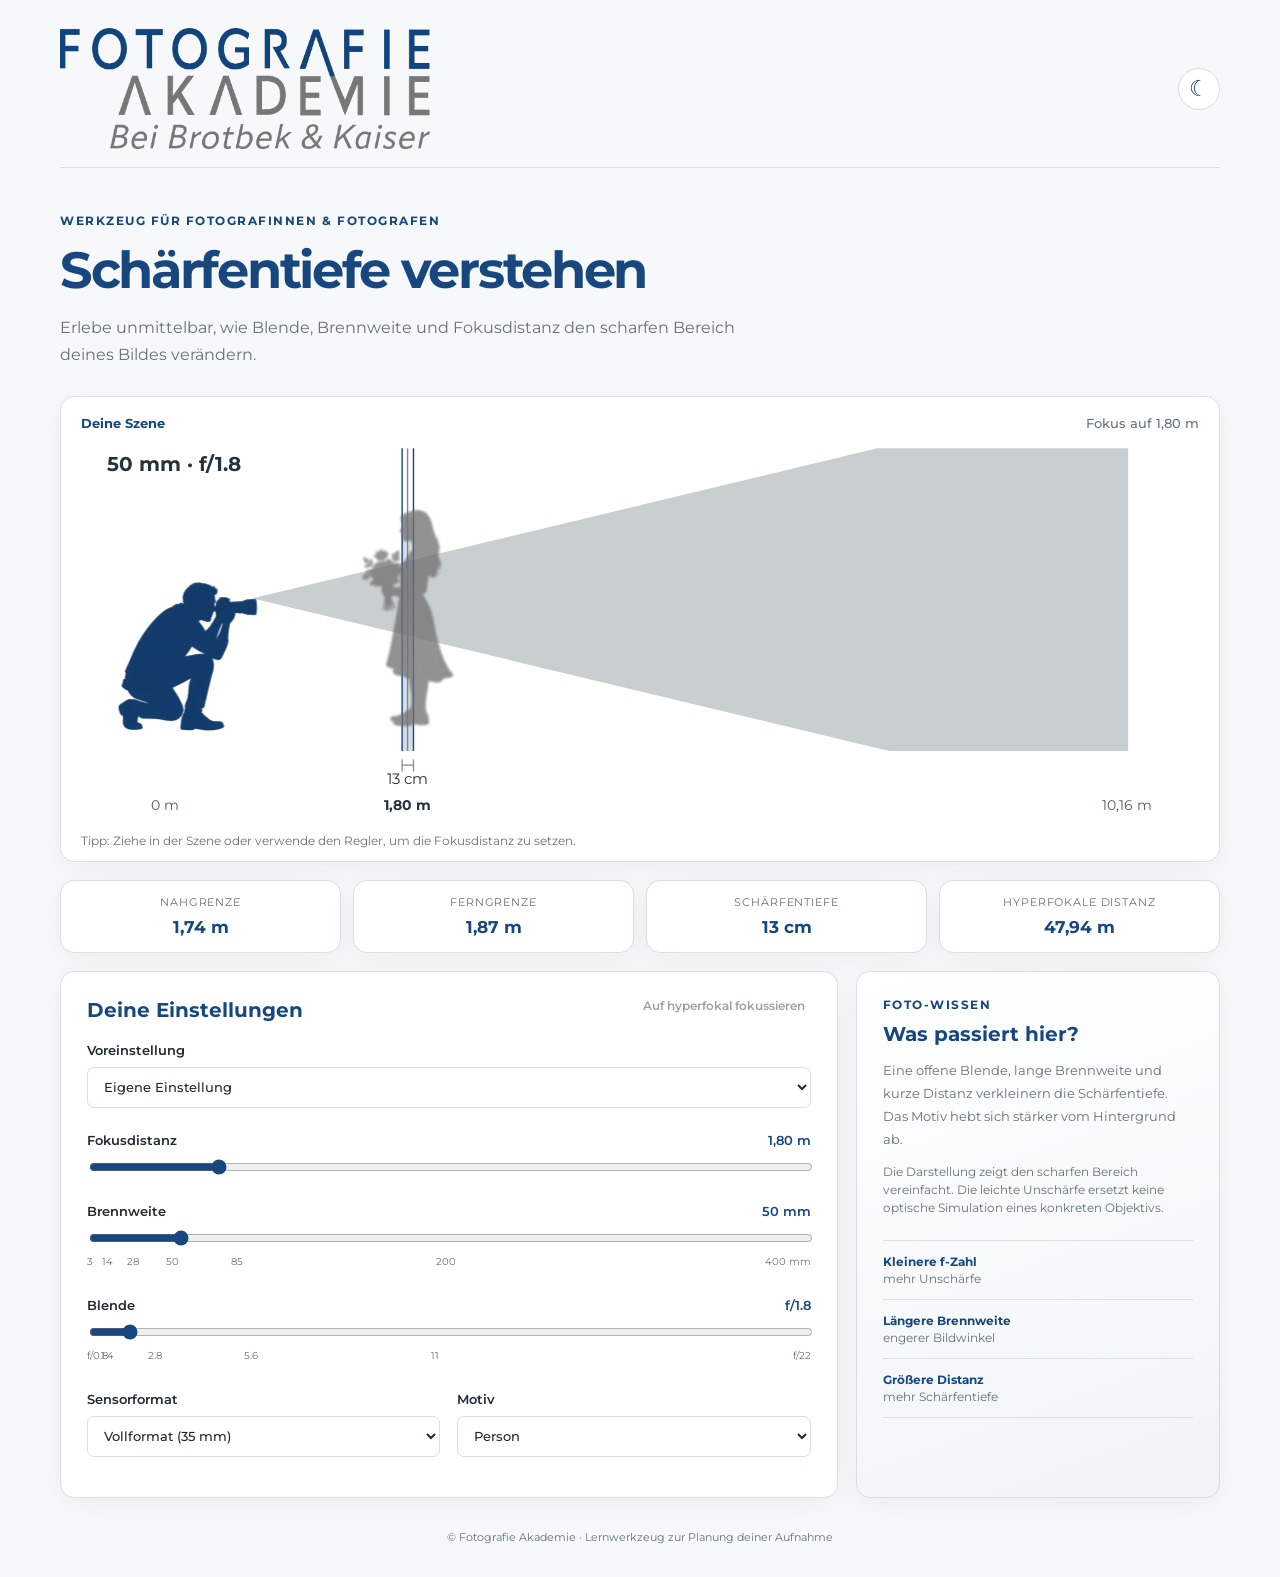
==== commit e81f4429: "Blendenskala ohne überlappende Beschriftung veröffentlichen" ====
--- a/schaerfentiefe/index.html
+++ b/schaerfentiefe/index.html
@@ -8,7 +8,7 @@
     <link rel="preconnect" href="https://fonts.googleapis.com" />
     <link rel="preconnect" href="https://fonts.gstatic.com" crossorigin />
     <link href="https://fonts.googleapis.com/css2?family=Montserrat:ital,wght@0,400;0,500;0,600;0,700;1,400&amp;display=swap" rel="stylesheet" />
-    <link rel="stylesheet" href="styles.css?v=20260919-4" />
+    <link rel="stylesheet" href="styles.css?v=20260919-5" />
   </head>
   <body>
     <main class="app-shell">
--- a/schaerfentiefe/styles.css
+++ b/schaerfentiefe/styles.css
@@ -1,10 +1,10 @@
 :root{--fa-blue:#17477e;--fa-gray:#858585;--ink:#1f2933;--muted:#65717c;--line:#d9dfe4;--paper:#f6f8f9;--card:#fff;--focus:rgba(23,71,126,.22);font-family:Montserrat,Arial,sans-serif;color:var(--ink);background:var(--paper)}
 *{box-sizing:border-box}body{margin:0;padding:28px 18px;background:var(--paper)}.app-shell{max-width:1160px;margin:auto}.site-header{display:flex;align-items:center;justify-content:space-between;border-bottom:1px solid var(--line);padding-bottom:18px}.brand-logo{width:min(370px,75vw);height:auto;display:block}.icon-button{border:1px solid var(--line);border-radius:50%;background:var(--card);color:var(--fa-blue);width:42px;height:42px;font-size:22px;cursor:pointer}.intro{max-width:720px;padding:46px 0 27px}.eyebrow{font-size:.73rem;text-transform:uppercase;letter-spacing:.13em;color:var(--fa-blue);font-weight:700;margin:0 0 10px}.intro h1{font-size:clamp(2rem,4vw,3.45rem);letter-spacing:-.045em;margin:0 0 13px;color:var(--fa-blue)}.intro p:not(.eyebrow){line-height:1.7;color:var(--muted);margin:0}.scene-card,.controls-card,.learn-card,.stats article{background:var(--card);border:1px solid var(--line);border-radius:14px;box-shadow:0 8px 30px rgba(18,49,74,.045)}.scene-card{padding:19px 20px 13px}.scene-head{display:flex;justify-content:space-between;font-size:.8rem;font-weight:700;color:var(--fa-blue);margin-bottom:8px}.scene-head span:last-child{color:var(--muted);font-weight:500}.scene{height:270px;overflow:hidden;position:relative;border-radius:9px;background:linear-gradient(#dce8ee 0%,#eaf0ef 55%,#c8d4bd 56%,#bdcbaa 100%)}.horizon{position:absolute;left:0;right:0;top:55%;border-top:2px solid rgba(255,255,255,.7)}.mountains{position:absolute;top:26%;height:80px;width:47%;opacity:.3;background:var(--fa-blue);clip-path:polygon(0 100%,13% 59%,28% 76%,48% 0,65% 68%,81% 35%,100% 100%)}.mountains-right{right:0;transform:scaleX(-1)}.mountains-left{left:0}.focus-zone{position:absolute;top:0;bottom:0;left:17%;width:22%;background:var(--focus);border-left:2px solid rgba(23,71,126,.55);border-right:2px solid rgba(23,71,126,.55);transition:left .14s,width .14s}.camera{position:absolute;left:4%;top:43%;color:var(--fa-blue);font-size:50px;line-height:.5;text-align:center}.camera small,.subject small{display:block;font-size:10px;font-weight:700;margin-top:14px;color:var(--ink)}.subject{position:absolute;top:27%;left:31%;width:32px;height:116px;transition:left .14s}.subject .head{position:absolute;background:var(--fa-gray);border-radius:50%;width:24px;height:24px;left:4px}.subject .body{position:absolute;background:var(--fa-gray);width:28px;height:73px;top:30px;left:2px;border-radius:14px 14px 5px 5px}.subject.dog .head{width:34px;height:22px;border-radius:60% 70% 45% 45%;top:43px;left:0}.subject.dog .body{width:58px;height:30px;top:56px;left:-14px;border-radius:50% 45% 12px 12px}.subject.object .head{display:none}.subject.object .body{width:52px;height:52px;top:42px;left:-9px;border-radius:5px;background:var(--fa-blue)}.range-marker{position:absolute;top:0;bottom:0;border-left:1px dashed var(--fa-blue);opacity:.7;transition:left .14s}.range-marker span{position:absolute;width:7px;height:7px;border-radius:50%;background:var(--fa-blue);left:-4px;top:54%}.range-marker small{position:absolute;top:8px;left:5px;white-space:nowrap;font-size:9px;color:var(--fa-blue)}.far small{top:27px}.distance-line{position:absolute;left:4%;right:5%;bottom:14px;display:flex;justify-content:space-between;color:#45535d;font-size:10px}.scene-tip{font-size:.75rem;color:var(--muted);margin:12px 0 0}.stats{display:grid;grid-template-columns:repeat(4,1fr);gap:12px;margin:18px 0}.stats article{text-align:center;padding:15px 8px}.stats span{font-size:.67rem;color:var(--muted);display:block;text-transform:uppercase;letter-spacing:.08em}.stats strong{font-size:1.08rem;color:var(--fa-blue);display:block;margin-top:7px}.tool-layout{display:grid;grid-template-columns:minmax(0,1.6fr) minmax(240px,.75fr);gap:18px}.controls-card,.learn-card{padding:26px}.controls-title{display:flex;align-items:start;justify-content:space-between;gap:12px;margin-bottom:20px}.controls-card h2,.learn-card h2{font-size:1.25rem;margin:0;color:var(--fa-blue)}.text-button{border:0;background:transparent;color:var(--fa-blue);font:600 .72rem Montserrat;cursor:pointer;text-decoration:underline;text-underline-offset:3px;text-align:right}.field{display:block;margin:0 0 24px}.field>span{display:flex;justify-content:space-between;font-size:.83rem;font-weight:600;margin-bottom:9px}.field output{color:var(--fa-blue)}input[type=range]{accent-color:var(--fa-blue);width:100%;cursor:pointer}.ticks{display:flex;justify-content:space-between;color:var(--muted);font-size:.62rem;margin-top:5px}.select-field select{width:100%;padding:11px 34px 11px 12px;border:1px solid var(--line);border-radius:7px;background:var(--card);font:500 .8rem Montserrat;color:var(--ink)}.two-cols{display:grid;grid-template-columns:1fr 1fr;gap:17px}.hint,.warning{margin:-10px 0 0;font-size:.72rem;line-height:1.5}.hint{color:var(--muted)}.warning{color:#9c5f00}.learn-card{background:linear-gradient(160deg,#fff 0%,#f0f4f5 100%)}.learn-card>p:not(.eyebrow){font-size:.84rem;line-height:1.7;color:var(--muted)}dl{margin:22px 0 0;border-top:1px solid var(--line)}dl div{padding:13px 0;border-bottom:1px solid var(--line)}dt{font-weight:700;font-size:.78rem;color:var(--fa-blue)}dd{margin:3px 0 0;font-size:.74rem;color:var(--muted)}footer{text-align:center;color:var(--muted);font-size:.68rem;padding:32px 0 5px}
-body.dark{--ink:#ecf1f5;--muted:#a9b5bd;--line:#354554;--paper:#111b24;--card:#182632;--focus:rgba(91,151,207,.2)}body.dark .learn-card{background:linear-gradient(160deg,#1b2b37,#17232d)}body.dark .subject small,body.dark .camera small{color:var(--ink)}body.dark .select-field select{background:#182632;color:var(--ink)}
+body.dark{--fa-blue:#82c7ff;--ink:#ecf1f5;--muted:#c1cbd2;--line:#465766;--paper:#111b24;--card:#182632;--focus:rgba(130,199,255,.24)}body.dark .brand-logo{filter:brightness(0) invert(1);opacity:.92}body.dark .learn-card{background:linear-gradient(160deg,#1b2b37,#17232d)}body.dark .subject small,body.dark .camera small{color:var(--ink)}body.dark .select-field select{background:#182632;color:var(--ink)}
 @media(max-width:720px){body{padding:18px 12px}.intro{padding:32px 5px 21px}.stats{grid-template-columns:repeat(2,1fr)}.tool-layout{grid-template-columns:1fr}.scene{height:auto}.scene-card{padding:14px}.controls-card,.learn-card{padding:20px}.two-cols{grid-template-columns:1fr}.brand-logo{width:270px}.scene-head{font-size:.7rem}.camera{font-size:39px}.subject{top:24%}}
 
 /* Interaktive FA-Szenenillustration */
-.scene{height:auto;background:#fff}.scene-svg{display:block;width:100%;height:auto;min-height:0;cursor:ew-resize;touch-action:none}.scene-subject{transition:transform .16s linear}.scene-subject[hidden]{display:none}.scene-svg #focus-cone,.scene-svg #near-line,.scene-svg #far-line,.scene-svg #near-text,.scene-svg #far-text{transition:all .16s linear}@media(prefers-reduced-motion:reduce){.scene-svg *{transition:none!important}}@media(max-width:720px){.scene{height:auto}}
+.scene{height:auto;background:#fff}.scene-svg{display:block;width:100%;height:auto;min-height:0;cursor:ew-resize;touch-action:none}.scene-svg [hidden]{display:none!important}.scene-subject{transition:transform .16s linear}.scene-svg #focus-cone,.scene-svg #near-line,.scene-svg #far-line,.scene-svg #near-text,.scene-svg #far-text{transition:all .16s linear}@media(prefers-reduced-motion:reduce){.scene-svg *{transition:none!important}}@media(max-width:720px){.scene{height:auto}}
 .text-button:disabled{color:var(--muted);cursor:not-allowed;text-decoration:none;opacity:.65}
 .scene-bg{fill:#fff}.scene-svg #lens-readout,.scene-svg #near-text,.scene-svg #far-text,.scene-svg #far-outside-text,.scene-svg #dof-label,.scene-svg #focus-label{fill:#26333d}.scene-svg #fov-cone{fill:#c9ced1}.scene-svg #focus-cone{fill:var(--fa-blue);fill-opacity:.18}.scene-svg #near-line,.scene-svg #far-line{stroke:var(--fa-blue);stroke-width:1.5}.scene-svg #focus-line{stroke:var(--fa-gray);stroke-width:1.5}.ticks.proportional{position:relative;height:18px;display:block}.ticks.proportional span{position:absolute;left:var(--p);transform:translateX(-50%);white-space:nowrap}.ticks.proportional span:first-child{transform:none}.ticks.proportional span:last-child{transform:translateX(-100%)}body.dark .scene-bg{fill:#1a2731}body.dark .scene-svg #lens-readout,body.dark .scene-svg #near-text,body.dark .scene-svg #far-text,body.dark .scene-svg #far-outside-text,body.dark .scene-svg #dof-label,body.dark .scene-svg #focus-label{fill:#edf2f5}body.dark .scene-svg #fov-cone{fill:#52606a}body.dark .scene{background:#1a2731}
 .scene-svg #subject-person,.scene-svg #subject-dog,.scene-svg #subject-object{filter:blur(1.1px);opacity:.78}.visual-note{font-size:.72rem!important;line-height:1.55!important;color:var(--muted);margin-top:14px!important}
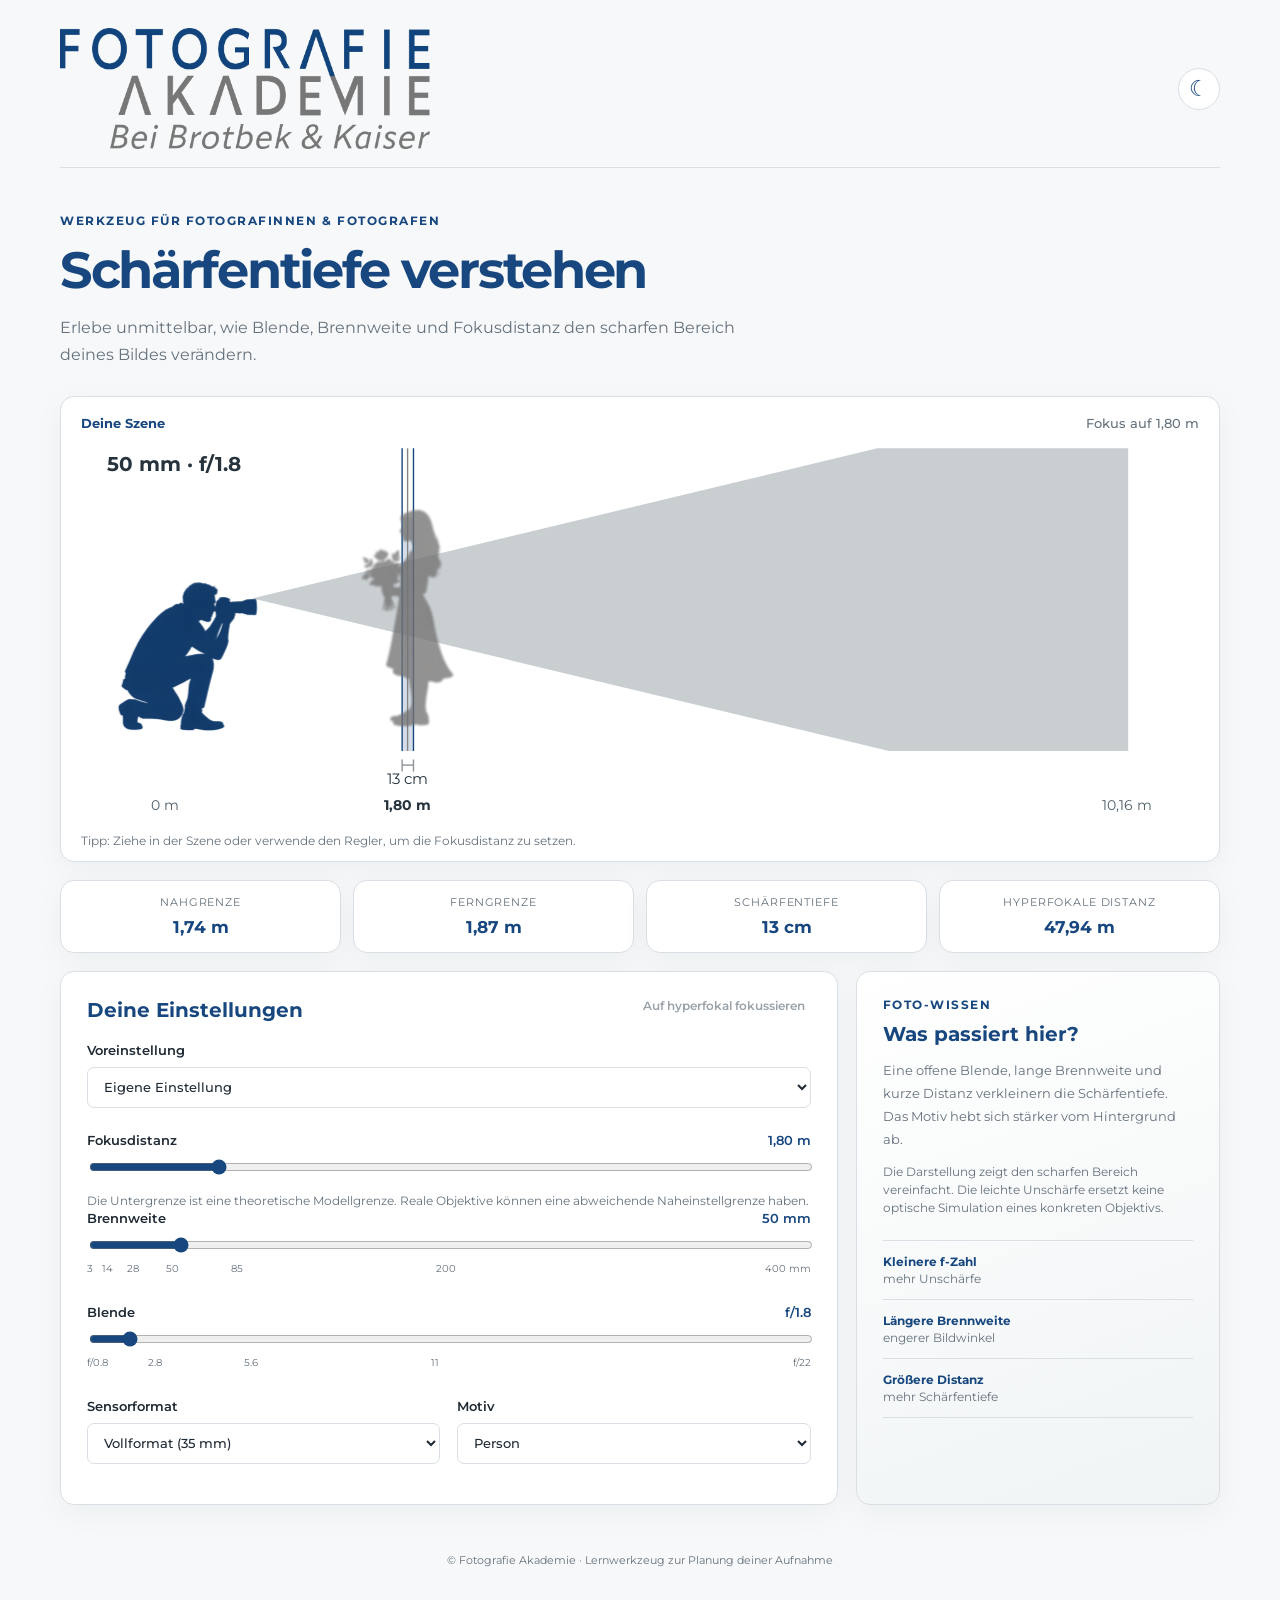
==== commit 8aa5f034: "Präzise Distanzanzeige und robuste Mobilansicht veröffentlichen" ====
--- a/schaerfentiefe/index.html
+++ b/schaerfentiefe/index.html
@@ -8,7 +8,7 @@
     <link rel="preconnect" href="https://fonts.googleapis.com" />
     <link rel="preconnect" href="https://fonts.gstatic.com" crossorigin />
     <link href="https://fonts.googleapis.com/css2?family=Montserrat:ital,wght@0,400;0,500;0,600;0,700;1,400&amp;display=swap" rel="stylesheet" />
-    <link rel="stylesheet" href="styles.css?v=20260919-5" />
+    <link rel="stylesheet" href="styles.css?v=20260919-6" />
   </head>
   <body>
     <main class="app-shell">
@@ -55,7 +55,7 @@
           <label class="field select-field"><span>Voreinstellung</span>
             <select id="preset"><option value="custom">Eigene Einstellung</option><option value="portrait">Porträt · 85 mm · f/1.8</option><option value="street">Reportage · 35 mm · f/4</option><option value="landscape">Landschaft · 24 mm · f/8</option><option value="macro">Nahaufnahme · 100 mm · f/4</option></select>
           </label>
-          <label class="field"><span>Fokusdistanz <output id="distance-output"></output></span><input id="distance" aria-label="Fokusdistanz" type="range" min="0.05" max="10.16" step="0.0001" value="1.8" /></label>
+          <label class="field"><span>Fokusdistanz <output id="distance-output"></output></span><input id="distance" aria-label="Fokusdistanz" type="range" min="0.05" max="10.16" step="0.0001" value="1.8" /></label><p class="hint model-limit">Die Untergrenze ist eine theoretische Modellgrenze. Reale Objektive können eine abweichende Naheinstellgrenze haben.</p>
           <label class="field"><span>Brennweite <output id="focal-output"></output></span><input id="focal" type="range" min="3" max="400" step="1" value="50" /><div class="ticks proportional focal-ticks"><span style="--p:0%">3</span><span style="--p:2.8%">14</span><span style="--p:6.3%">28</span><span style="--p:11.8%">50</span><span style="--p:20.7%">85</span><span style="--p:49.6%">200</span><span style="--p:100%">400 mm</span></div></label>
           <label class="field"><span>Blende <output id="aperture-output"></output></span><input id="aperture" type="range" min="0.8" max="22" step="0.1" value="1.8" /><div class="ticks proportional aperture-ticks"><span style="--p:0%">f/0.8</span><span style="--p:2.8%">1.4</span><span style="--p:9.4%">2.8</span><span style="--p:22.6%">5.6</span><span style="--p:48.1%">11</span><span style="--p:100%">f/22</span></div></label>
           <div class="two-cols">
@@ -67,8 +67,9 @@
 
         <aside class="learn-card"><p class="eyebrow">Foto-Wissen</p><h2>Was passiert hier?</h2><p>Eine offene Blende, lange Brennweite und kurze Distanz verkleinern die Schärfentiefe. Das Motiv hebt sich stärker vom Hintergrund ab.</p><p class="visual-note">Die Darstellung zeigt den scharfen Bereich vereinfacht. Die leichte Unschärfe ersetzt keine optische Simulation eines konkreten Objektivs.</p><dl><div><dt>Kleinere f-Zahl</dt><dd>mehr Unschärfe</dd></div><div><dt>Längere Brennweite</dt><dd>engerer Bildwinkel</dd></div><div><dt>Größere Distanz</dt><dd>mehr Schärfentiefe</dd></div></dl></aside>
       </section>
+      <p id="result-status" class="sr-only" role="status" aria-live="polite" aria-atomic="true"></p>
       <footer>© Fotografie Akademie · Lernwerkzeug zur Planung deiner Aufnahme</footer>
     </main>
-    <script src="app.js?v=20260919-2"></script>
+    <script src="app.js?v=20260919-3"></script>
   </body>
 </html>
--- a/schaerfentiefe/styles.css
+++ b/schaerfentiefe/styles.css
@@ -7,5 +7,5 @@
 .scene{height:auto;background:#fff}.scene-svg{display:block;width:100%;height:auto;min-height:0;cursor:ew-resize;touch-action:none}.scene-svg [hidden]{display:none!important}.scene-subject{transition:transform .16s linear}.scene-svg #focus-cone,.scene-svg #near-line,.scene-svg #far-line,.scene-svg #near-text,.scene-svg #far-text{transition:all .16s linear}@media(prefers-reduced-motion:reduce){.scene-svg *{transition:none!important}}@media(max-width:720px){.scene{height:auto}}
 .text-button:disabled{color:var(--muted);cursor:not-allowed;text-decoration:none;opacity:.65}
 .scene-bg{fill:#fff}.scene-svg #lens-readout,.scene-svg #near-text,.scene-svg #far-text,.scene-svg #far-outside-text,.scene-svg #dof-label,.scene-svg #focus-label{fill:#26333d}.scene-svg #fov-cone{fill:#c9ced1}.scene-svg #focus-cone{fill:var(--fa-blue);fill-opacity:.18}.scene-svg #near-line,.scene-svg #far-line{stroke:var(--fa-blue);stroke-width:1.5}.scene-svg #focus-line{stroke:var(--fa-gray);stroke-width:1.5}.ticks.proportional{position:relative;height:18px;display:block}.ticks.proportional span{position:absolute;left:var(--p);transform:translateX(-50%);white-space:nowrap}.ticks.proportional span:first-child{transform:none}.ticks.proportional span:last-child{transform:translateX(-100%)}body.dark .scene-bg{fill:#1a2731}body.dark .scene-svg #lens-readout,body.dark .scene-svg #near-text,body.dark .scene-svg #far-text,body.dark .scene-svg #far-outside-text,body.dark .scene-svg #dof-label,body.dark .scene-svg #focus-label{fill:#edf2f5}body.dark .scene-svg #fov-cone{fill:#52606a}body.dark .scene{background:#1a2731}
-.scene-svg #subject-person,.scene-svg #subject-dog,.scene-svg #subject-object{filter:blur(1.1px);opacity:.78}.visual-note{font-size:.72rem!important;line-height:1.55!important;color:var(--muted);margin-top:14px!important}
-@media(max-width:460px){.ticks.proportional{font-size:.58rem}.focal-ticks span:nth-child(2),.focal-ticks span:nth-child(3),.aperture-ticks span:nth-child(2),.aperture-ticks span:nth-child(3){display:none}}
+.aperture-ticks span:nth-child(2){display:none}.scene-svg #subject-person,.scene-svg #subject-dog,.scene-svg #subject-object{filter:blur(1.1px);opacity:.78}.visual-note{font-size:.72rem!important;line-height:1.55!important;color:var(--muted);margin-top:14px!important}
+@media(max-width:460px){.ticks.proportional{font-size:.58rem}.focal-ticks span:nth-child(2),.focal-ticks span:nth-child(3),.aperture-ticks span:nth-child(3){display:none}}
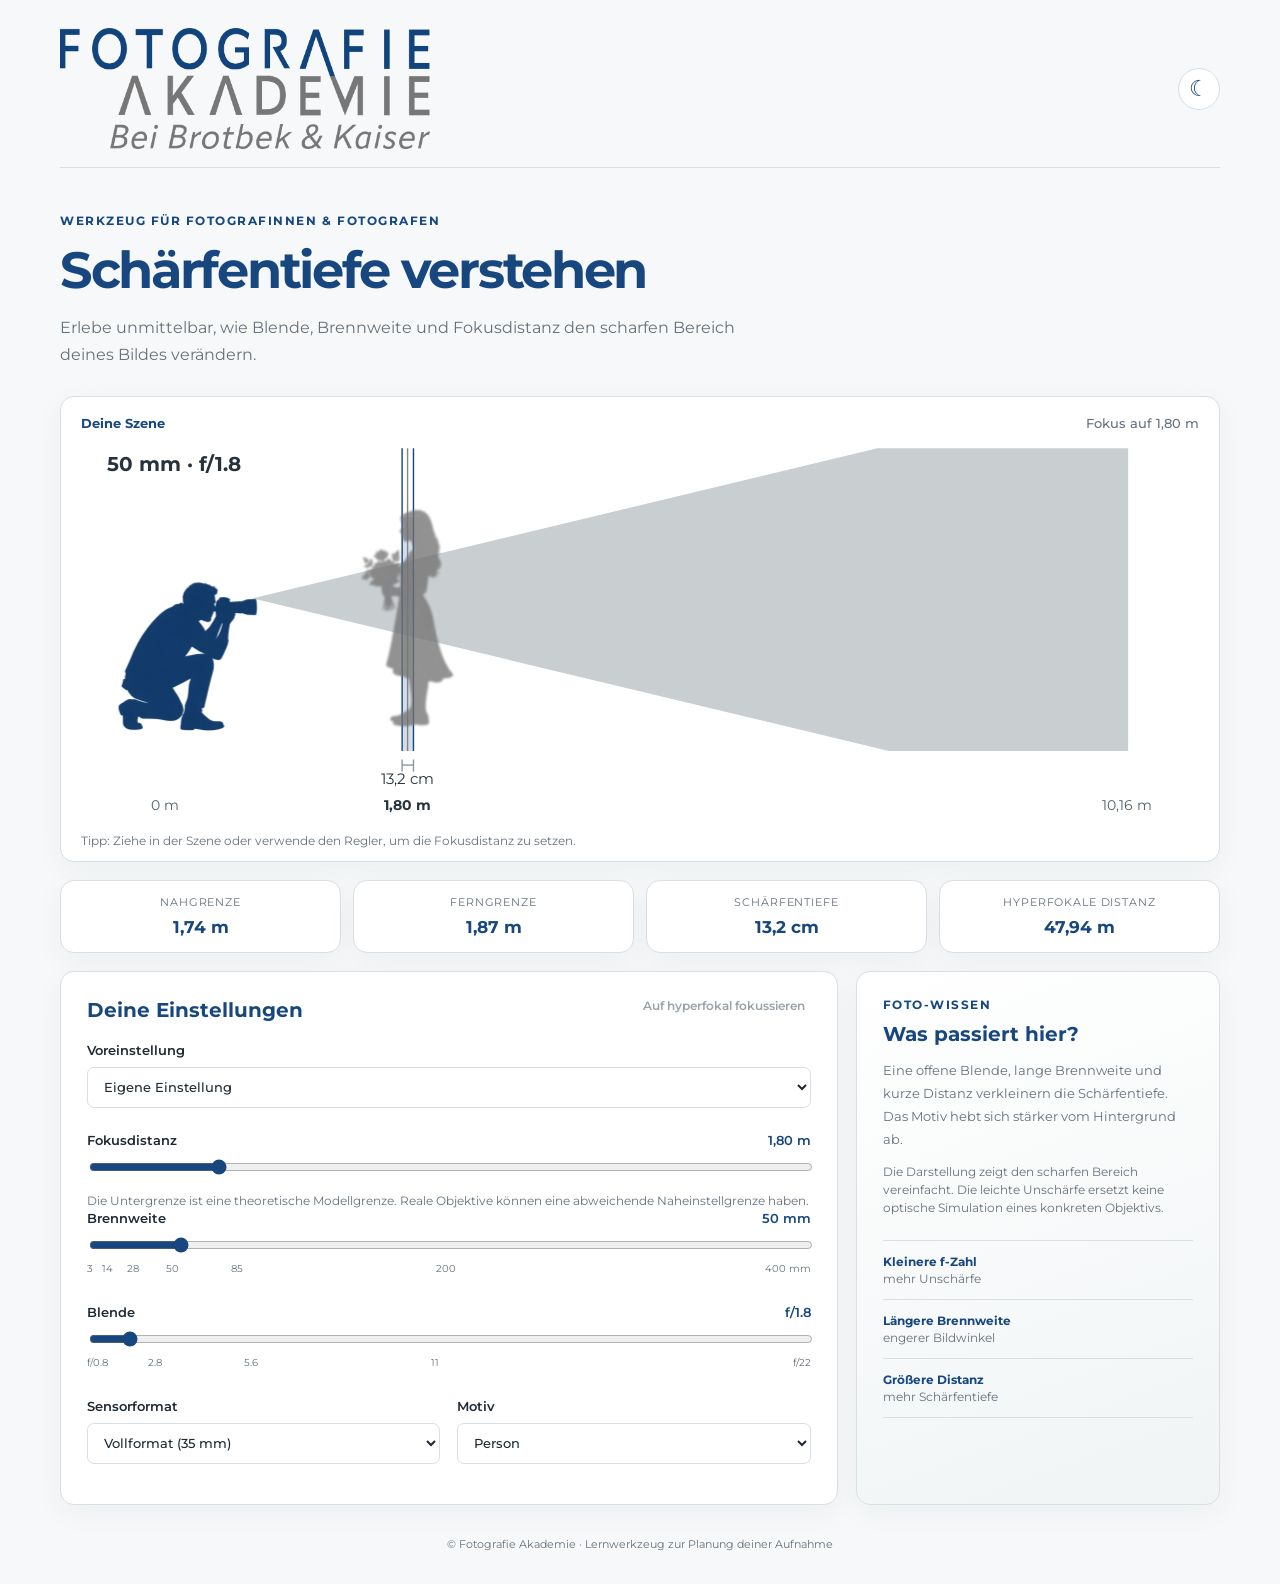
==== commit d0f4b946: "Fix: Live-Ankündigung nur einmal ausgeben" ====
--- a/schaerfentiefe/index.html
+++ b/schaerfentiefe/index.html
@@ -41,7 +41,7 @@
         <p class="scene-tip">Tipp: Ziehe in der Szene oder verwende den Regler, um die Fokusdistanz zu setzen.</p>
       </section>
 
-      <section class="stats" aria-label="Berechnete Werte" aria-live="polite" aria-atomic="true">
+      <section class="stats" aria-label="Berechnete Werte">
         <article><span>Nahgrenze</span><strong id="near-value">–</strong></article>
         <article><span>Ferngrenze</span><strong id="far-value">–</strong></article>
         <article><span>Schärfentiefe</span><strong id="dof-value">–</strong></article>
@@ -70,6 +70,6 @@
       <p id="result-status" class="sr-only" role="status" aria-live="polite" aria-atomic="true"></p>
       <footer>© Fotografie Akademie · Lernwerkzeug zur Planung deiner Aufnahme</footer>
     </main>
-    <script src="app.js?v=20260919-3"></script>
+    <script src="app.js?v=20260919-4"></script>
   </body>
 </html>
--- a/schaerfentiefe/styles.css
+++ b/schaerfentiefe/styles.css
@@ -1,11 +1,12 @@
 :root{--fa-blue:#17477e;--fa-gray:#858585;--ink:#1f2933;--muted:#65717c;--line:#d9dfe4;--paper:#f6f8f9;--card:#fff;--focus:rgba(23,71,126,.22);font-family:Montserrat,Arial,sans-serif;color:var(--ink);background:var(--paper)}
 *{box-sizing:border-box}body{margin:0;padding:28px 18px;background:var(--paper)}.app-shell{max-width:1160px;margin:auto}.site-header{display:flex;align-items:center;justify-content:space-between;border-bottom:1px solid var(--line);padding-bottom:18px}.brand-logo{width:min(370px,75vw);height:auto;display:block}.icon-button{border:1px solid var(--line);border-radius:50%;background:var(--card);color:var(--fa-blue);width:42px;height:42px;font-size:22px;cursor:pointer}.intro{max-width:720px;padding:46px 0 27px}.eyebrow{font-size:.73rem;text-transform:uppercase;letter-spacing:.13em;color:var(--fa-blue);font-weight:700;margin:0 0 10px}.intro h1{font-size:clamp(2rem,4vw,3.45rem);letter-spacing:-.045em;margin:0 0 13px;color:var(--fa-blue)}.intro p:not(.eyebrow){line-height:1.7;color:var(--muted);margin:0}.scene-card,.controls-card,.learn-card,.stats article{background:var(--card);border:1px solid var(--line);border-radius:14px;box-shadow:0 8px 30px rgba(18,49,74,.045)}.scene-card{padding:19px 20px 13px}.scene-head{display:flex;justify-content:space-between;font-size:.8rem;font-weight:700;color:var(--fa-blue);margin-bottom:8px}.scene-head span:last-child{color:var(--muted);font-weight:500}.scene{height:270px;overflow:hidden;position:relative;border-radius:9px;background:linear-gradient(#dce8ee 0%,#eaf0ef 55%,#c8d4bd 56%,#bdcbaa 100%)}.horizon{position:absolute;left:0;right:0;top:55%;border-top:2px solid rgba(255,255,255,.7)}.mountains{position:absolute;top:26%;height:80px;width:47%;opacity:.3;background:var(--fa-blue);clip-path:polygon(0 100%,13% 59%,28% 76%,48% 0,65% 68%,81% 35%,100% 100%)}.mountains-right{right:0;transform:scaleX(-1)}.mountains-left{left:0}.focus-zone{position:absolute;top:0;bottom:0;left:17%;width:22%;background:var(--focus);border-left:2px solid rgba(23,71,126,.55);border-right:2px solid rgba(23,71,126,.55);transition:left .14s,width .14s}.camera{position:absolute;left:4%;top:43%;color:var(--fa-blue);font-size:50px;line-height:.5;text-align:center}.camera small,.subject small{display:block;font-size:10px;font-weight:700;margin-top:14px;color:var(--ink)}.subject{position:absolute;top:27%;left:31%;width:32px;height:116px;transition:left .14s}.subject .head{position:absolute;background:var(--fa-gray);border-radius:50%;width:24px;height:24px;left:4px}.subject .body{position:absolute;background:var(--fa-gray);width:28px;height:73px;top:30px;left:2px;border-radius:14px 14px 5px 5px}.subject.dog .head{width:34px;height:22px;border-radius:60% 70% 45% 45%;top:43px;left:0}.subject.dog .body{width:58px;height:30px;top:56px;left:-14px;border-radius:50% 45% 12px 12px}.subject.object .head{display:none}.subject.object .body{width:52px;height:52px;top:42px;left:-9px;border-radius:5px;background:var(--fa-blue)}.range-marker{position:absolute;top:0;bottom:0;border-left:1px dashed var(--fa-blue);opacity:.7;transition:left .14s}.range-marker span{position:absolute;width:7px;height:7px;border-radius:50%;background:var(--fa-blue);left:-4px;top:54%}.range-marker small{position:absolute;top:8px;left:5px;white-space:nowrap;font-size:9px;color:var(--fa-blue)}.far small{top:27px}.distance-line{position:absolute;left:4%;right:5%;bottom:14px;display:flex;justify-content:space-between;color:#45535d;font-size:10px}.scene-tip{font-size:.75rem;color:var(--muted);margin:12px 0 0}.stats{display:grid;grid-template-columns:repeat(4,1fr);gap:12px;margin:18px 0}.stats article{text-align:center;padding:15px 8px}.stats span{font-size:.67rem;color:var(--muted);display:block;text-transform:uppercase;letter-spacing:.08em}.stats strong{font-size:1.08rem;color:var(--fa-blue);display:block;margin-top:7px}.tool-layout{display:grid;grid-template-columns:minmax(0,1.6fr) minmax(240px,.75fr);gap:18px}.controls-card,.learn-card{padding:26px}.controls-title{display:flex;align-items:start;justify-content:space-between;gap:12px;margin-bottom:20px}.controls-card h2,.learn-card h2{font-size:1.25rem;margin:0;color:var(--fa-blue)}.text-button{border:0;background:transparent;color:var(--fa-blue);font:600 .72rem Montserrat;cursor:pointer;text-decoration:underline;text-underline-offset:3px;text-align:right}.field{display:block;margin:0 0 24px}.field>span{display:flex;justify-content:space-between;font-size:.83rem;font-weight:600;margin-bottom:9px}.field output{color:var(--fa-blue)}input[type=range]{accent-color:var(--fa-blue);width:100%;cursor:pointer}.ticks{display:flex;justify-content:space-between;color:var(--muted);font-size:.62rem;margin-top:5px}.select-field select{width:100%;padding:11px 34px 11px 12px;border:1px solid var(--line);border-radius:7px;background:var(--card);font:500 .8rem Montserrat;color:var(--ink)}.two-cols{display:grid;grid-template-columns:1fr 1fr;gap:17px}.hint,.warning{margin:-10px 0 0;font-size:.72rem;line-height:1.5}.hint{color:var(--muted)}.warning{color:#9c5f00}.learn-card{background:linear-gradient(160deg,#fff 0%,#f0f4f5 100%)}.learn-card>p:not(.eyebrow){font-size:.84rem;line-height:1.7;color:var(--muted)}dl{margin:22px 0 0;border-top:1px solid var(--line)}dl div{padding:13px 0;border-bottom:1px solid var(--line)}dt{font-weight:700;font-size:.78rem;color:var(--fa-blue)}dd{margin:3px 0 0;font-size:.74rem;color:var(--muted)}footer{text-align:center;color:var(--muted);font-size:.68rem;padding:32px 0 5px}
 body.dark{--fa-blue:#82c7ff;--ink:#ecf1f5;--muted:#c1cbd2;--line:#465766;--paper:#111b24;--card:#182632;--focus:rgba(130,199,255,.24)}body.dark .brand-logo{filter:brightness(0) invert(1);opacity:.92}body.dark .learn-card{background:linear-gradient(160deg,#1b2b37,#17232d)}body.dark .subject small,body.dark .camera small{color:var(--ink)}body.dark .select-field select{background:#182632;color:var(--ink)}
-@media(max-width:720px){body{padding:18px 12px}.intro{padding:32px 5px 21px}.stats{grid-template-columns:repeat(2,1fr)}.tool-layout{grid-template-columns:1fr}.scene{height:auto}.scene-card{padding:14px}.controls-card,.learn-card{padding:20px}.two-cols{grid-template-columns:1fr}.brand-logo{width:270px}.scene-head{font-size:.7rem}.camera{font-size:39px}.subject{top:24%}}
+@media(max-width:720px){body{padding:18px 12px}.intro{padding:32px 5px 21px}.stats{grid-template-columns:repeat(2,1fr)}.tool-layout{grid-template-columns:1fr}.scene{height:auto}.scene-card{padding:14px}.controls-card,.learn-card{padding:20px}.two-cols{grid-template-columns:1fr}.brand-logo{width:min(270px,calc(100% - 54px))}.scene-head{font-size:.7rem}.camera{font-size:39px}.subject{top:24%}}
 
 /* Interaktive FA-Szenenillustration */
 .scene{height:auto;background:#fff}.scene-svg{display:block;width:100%;height:auto;min-height:0;cursor:ew-resize;touch-action:none}.scene-svg [hidden]{display:none!important}.scene-subject{transition:transform .16s linear}.scene-svg #focus-cone,.scene-svg #near-line,.scene-svg #far-line,.scene-svg #near-text,.scene-svg #far-text{transition:all .16s linear}@media(prefers-reduced-motion:reduce){.scene-svg *{transition:none!important}}@media(max-width:720px){.scene{height:auto}}
 .text-button:disabled{color:var(--muted);cursor:not-allowed;text-decoration:none;opacity:.65}
+.sr-only{position:absolute;width:1px;height:1px;padding:0;margin:-1px;overflow:hidden;clip:rect(0,0,0,0);white-space:nowrap;border:0}
 .scene-bg{fill:#fff}.scene-svg #lens-readout,.scene-svg #near-text,.scene-svg #far-text,.scene-svg #far-outside-text,.scene-svg #dof-label,.scene-svg #focus-label{fill:#26333d}.scene-svg #fov-cone{fill:#c9ced1}.scene-svg #focus-cone{fill:var(--fa-blue);fill-opacity:.18}.scene-svg #near-line,.scene-svg #far-line{stroke:var(--fa-blue);stroke-width:1.5}.scene-svg #focus-line{stroke:var(--fa-gray);stroke-width:1.5}.ticks.proportional{position:relative;height:18px;display:block}.ticks.proportional span{position:absolute;left:var(--p);transform:translateX(-50%);white-space:nowrap}.ticks.proportional span:first-child{transform:none}.ticks.proportional span:last-child{transform:translateX(-100%)}body.dark .scene-bg{fill:#1a2731}body.dark .scene-svg #lens-readout,body.dark .scene-svg #near-text,body.dark .scene-svg #far-text,body.dark .scene-svg #far-outside-text,body.dark .scene-svg #dof-label,body.dark .scene-svg #focus-label{fill:#edf2f5}body.dark .scene-svg #fov-cone{fill:#52606a}body.dark .scene{background:#1a2731}
 .aperture-ticks span:nth-child(2){display:none}.scene-svg #subject-person,.scene-svg #subject-dog,.scene-svg #subject-object{filter:blur(1.1px);opacity:.78}.visual-note{font-size:.72rem!important;line-height:1.55!important;color:var(--muted);margin-top:14px!important}
 @media(max-width:460px){.ticks.proportional{font-size:.58rem}.focal-ticks span:nth-child(2),.focal-ticks span:nth-child(3),.aperture-ticks span:nth-child(3){display:none}}
